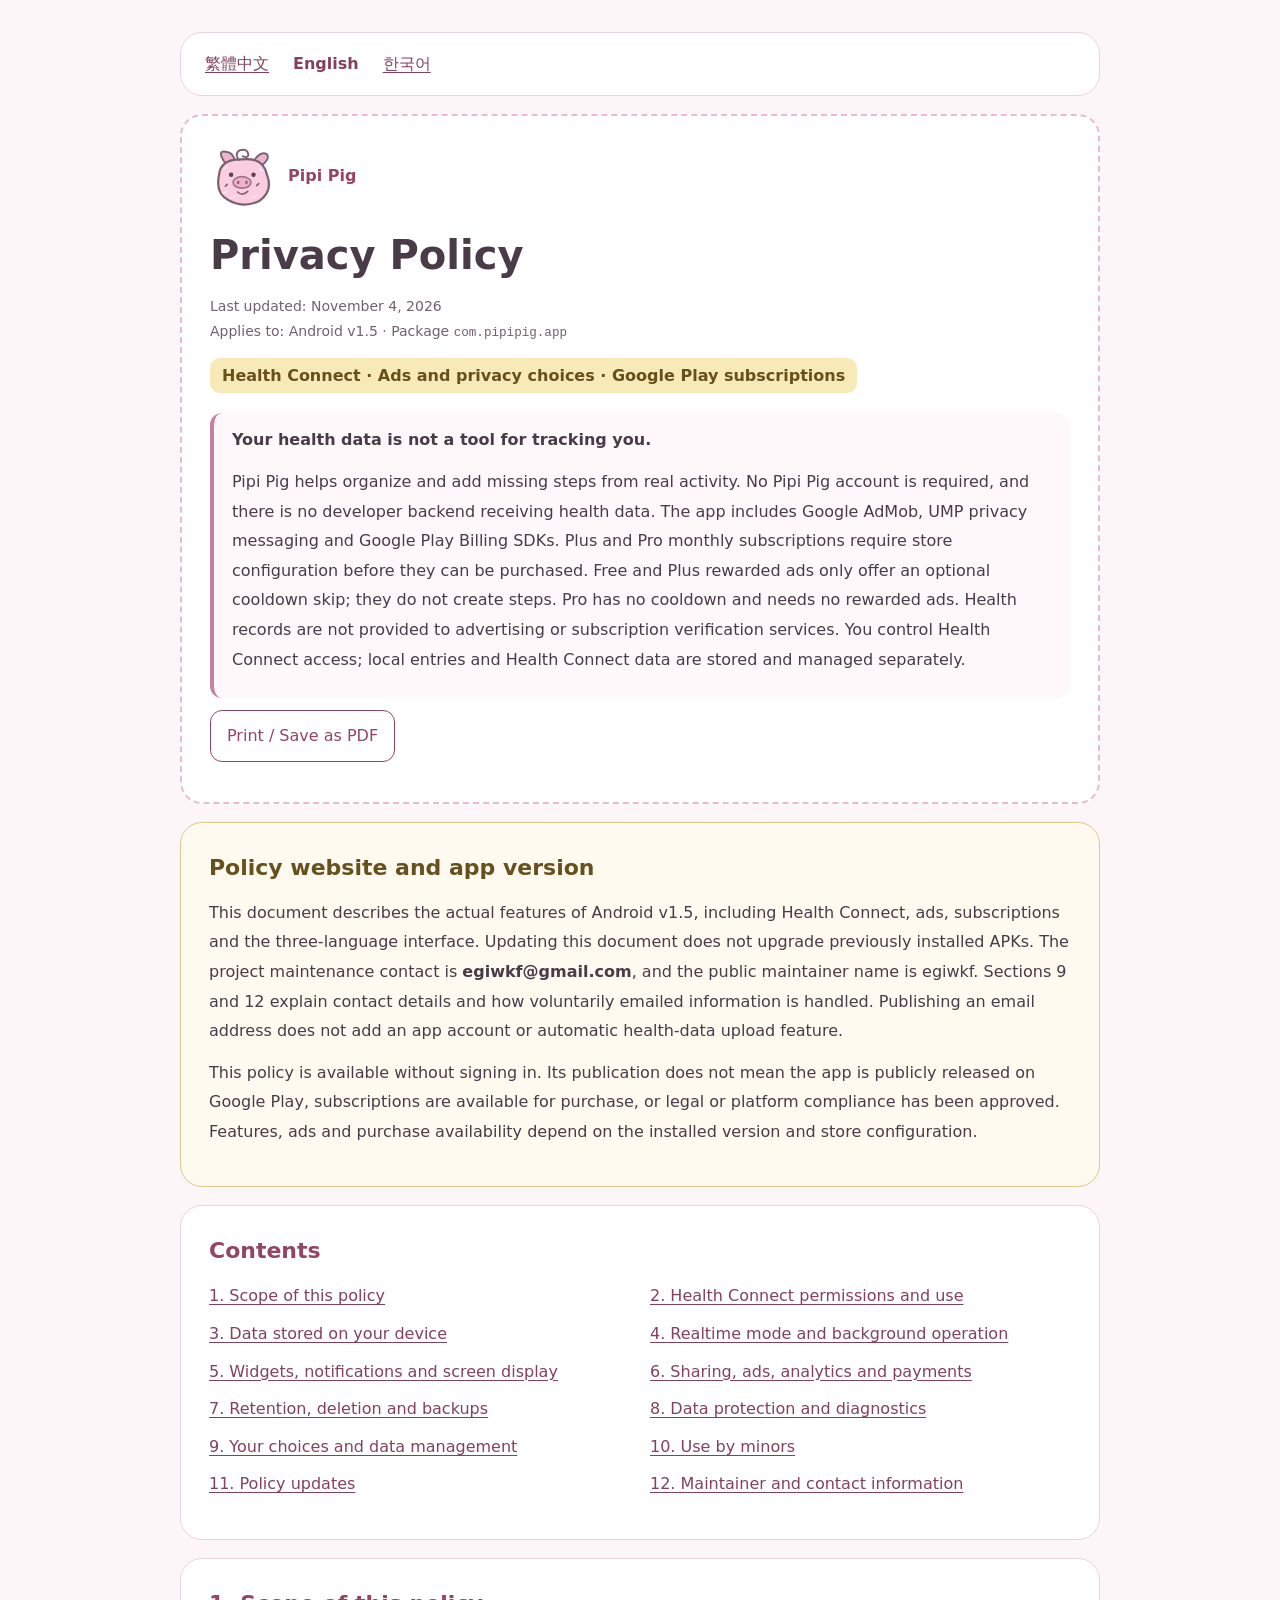
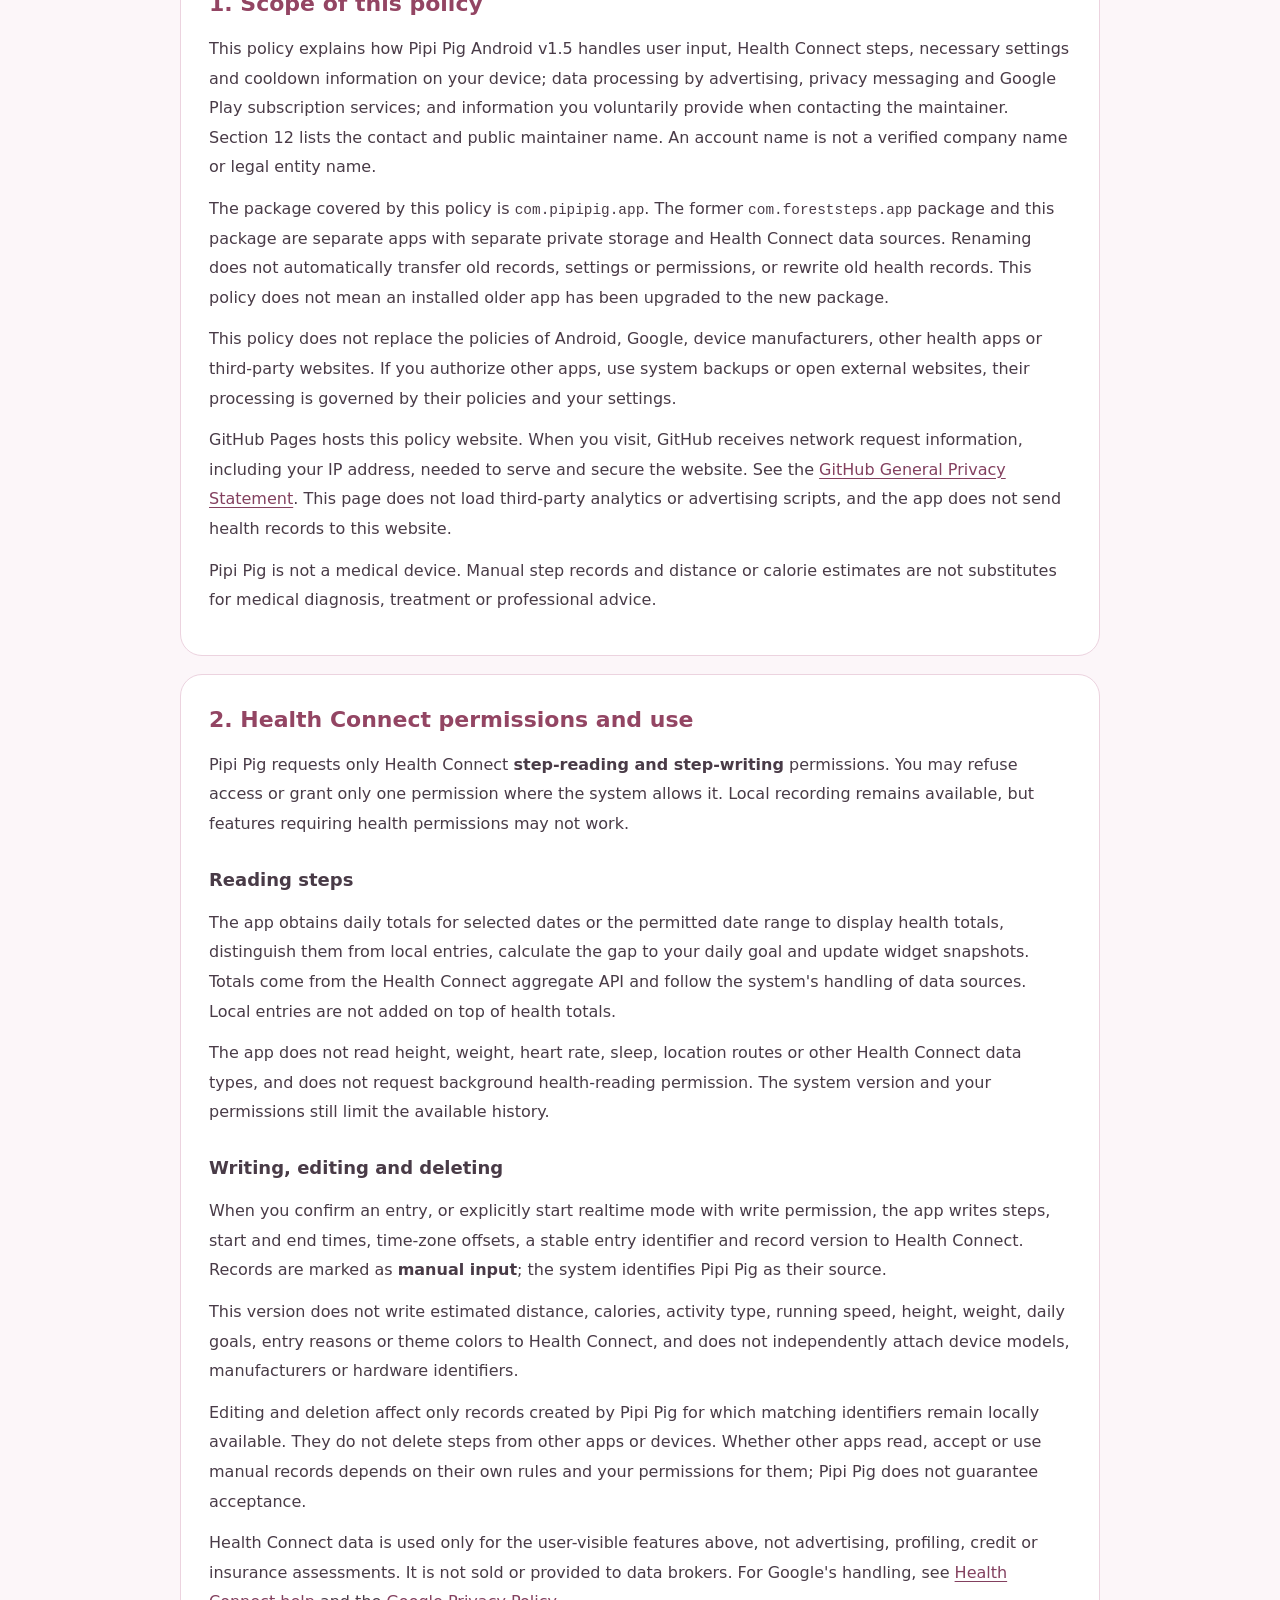
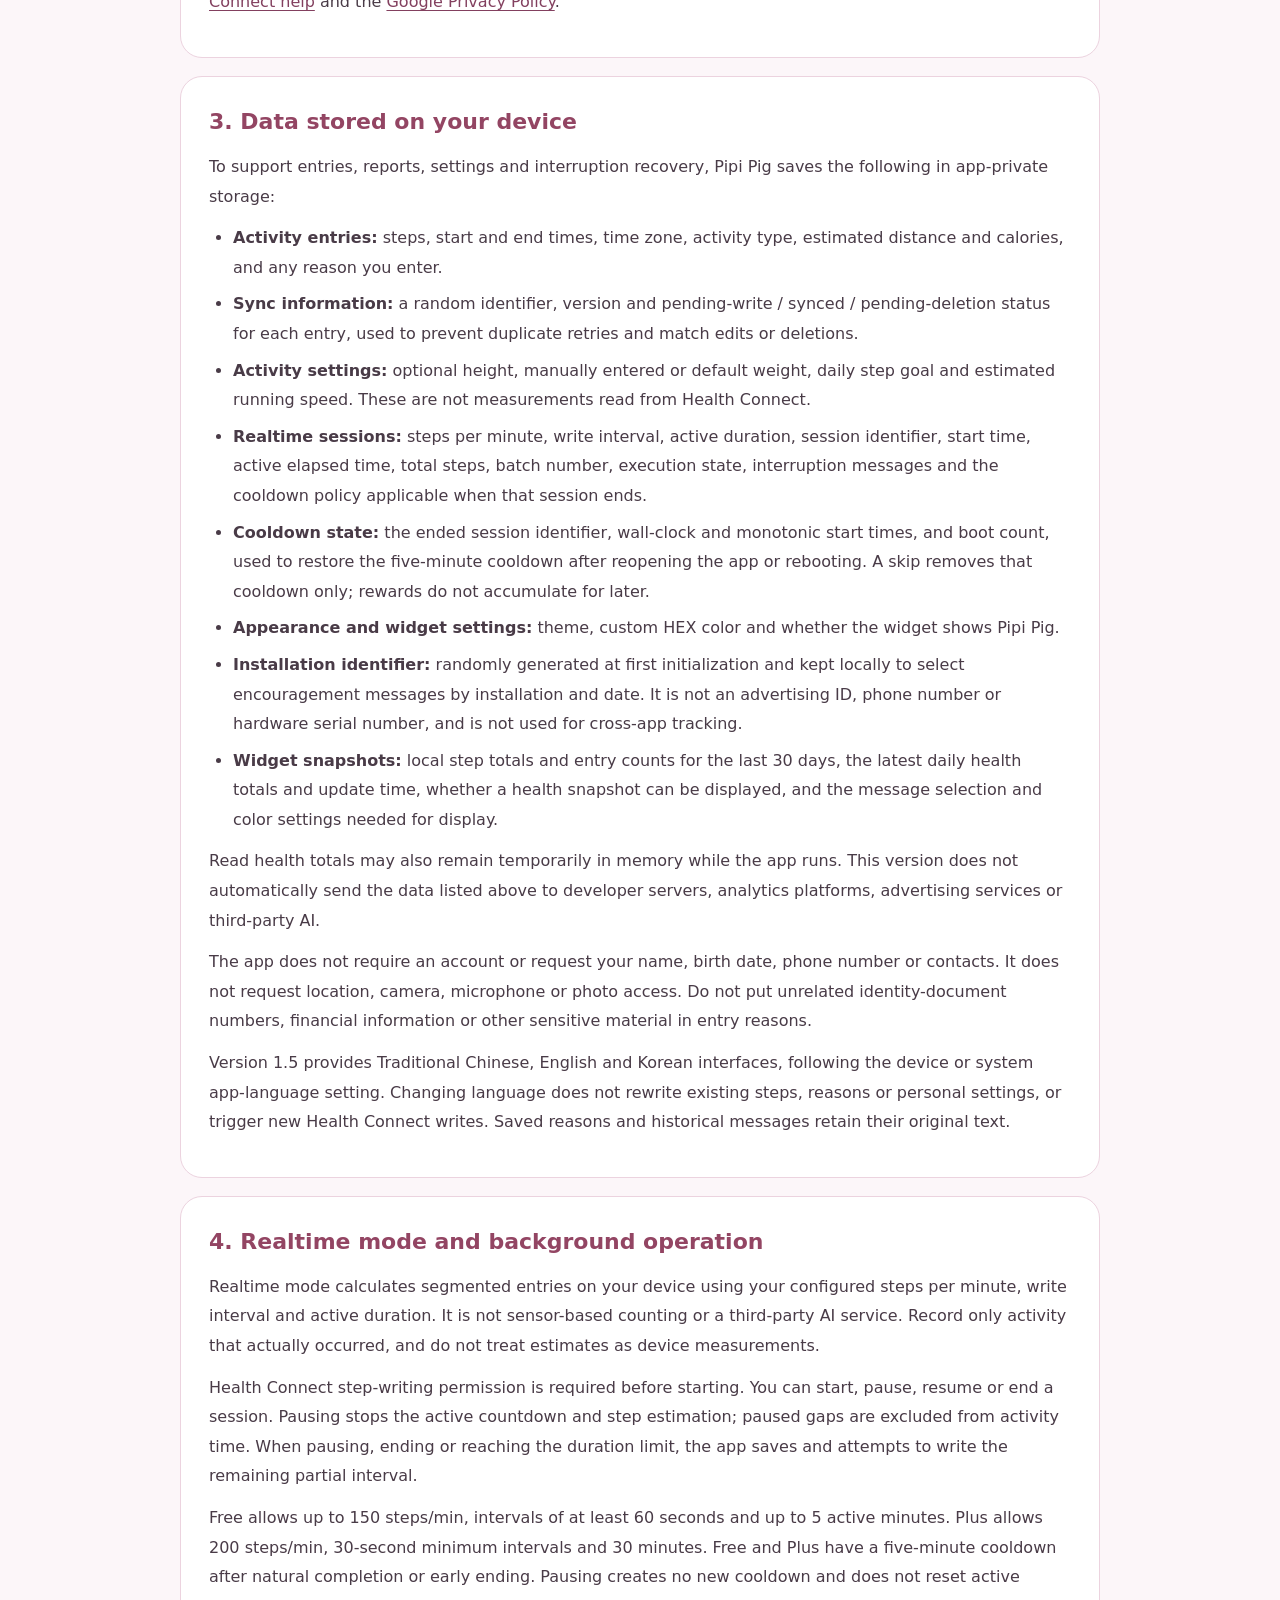
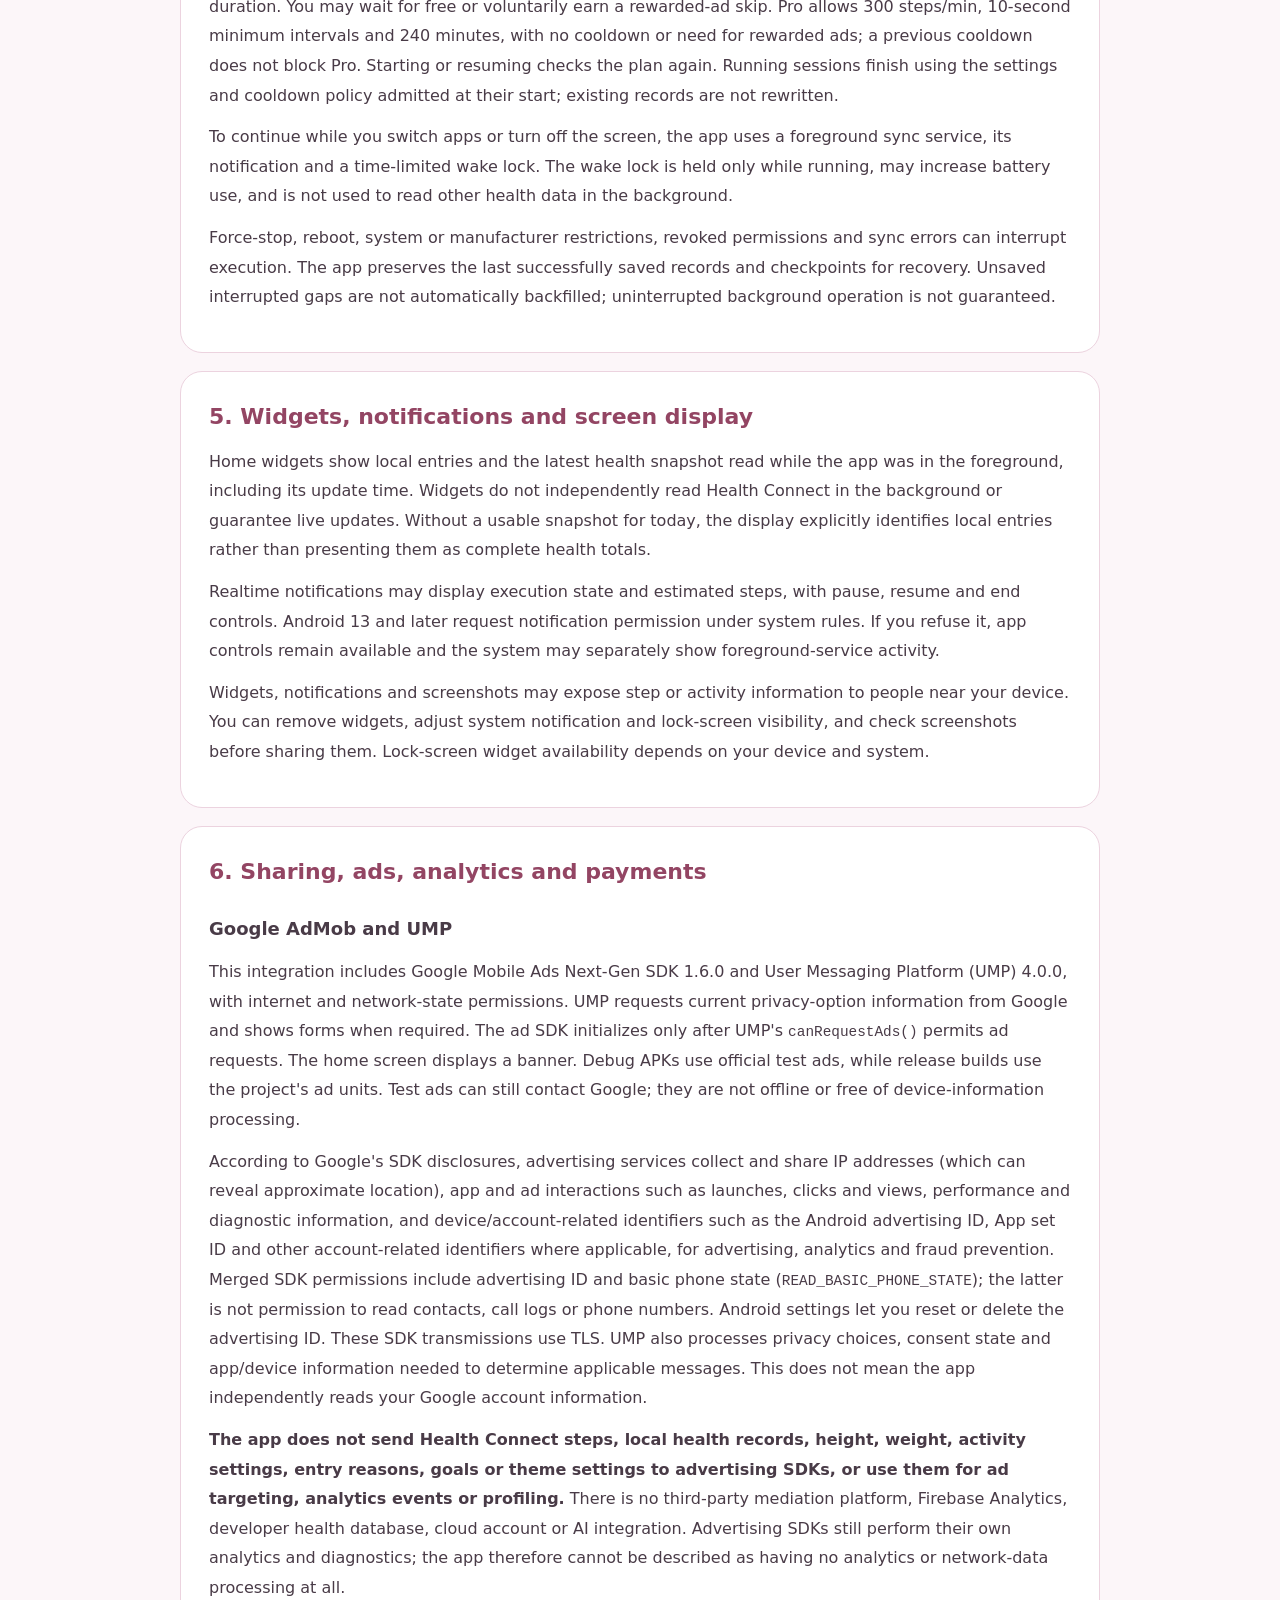
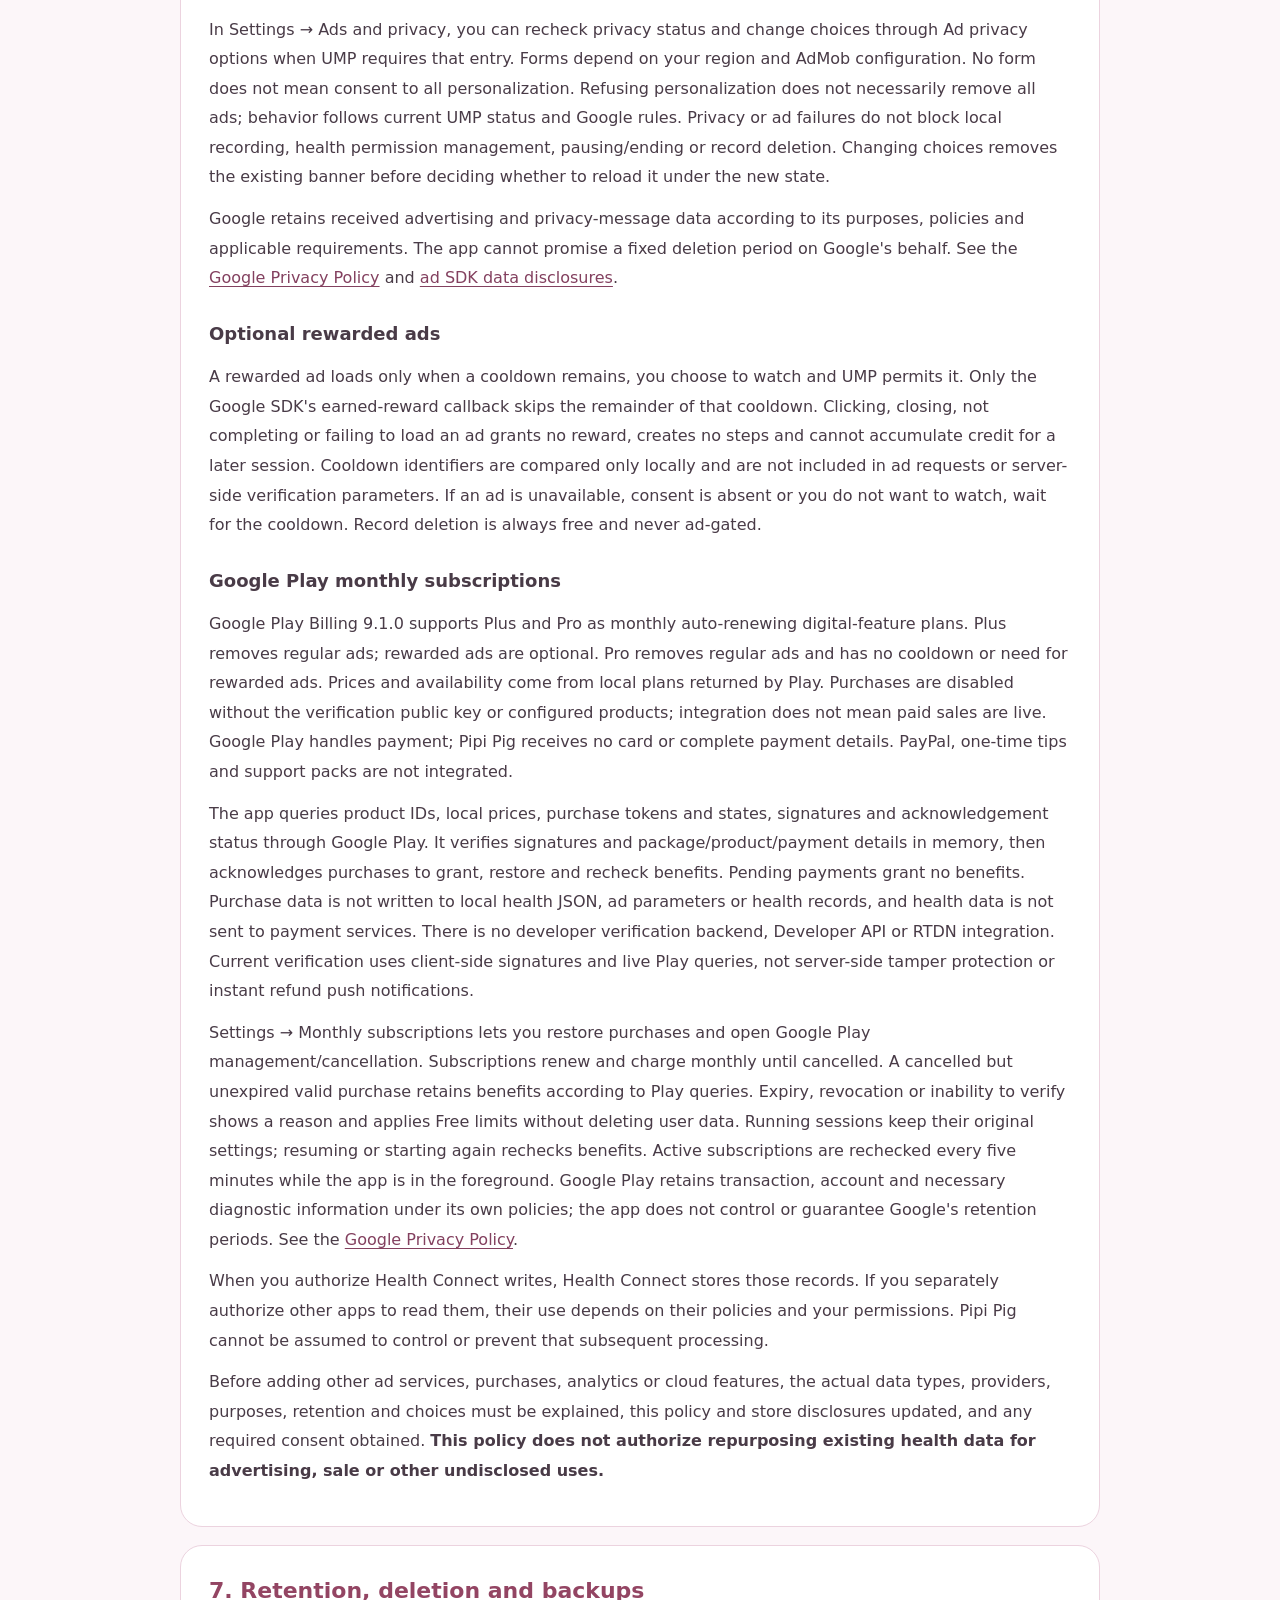
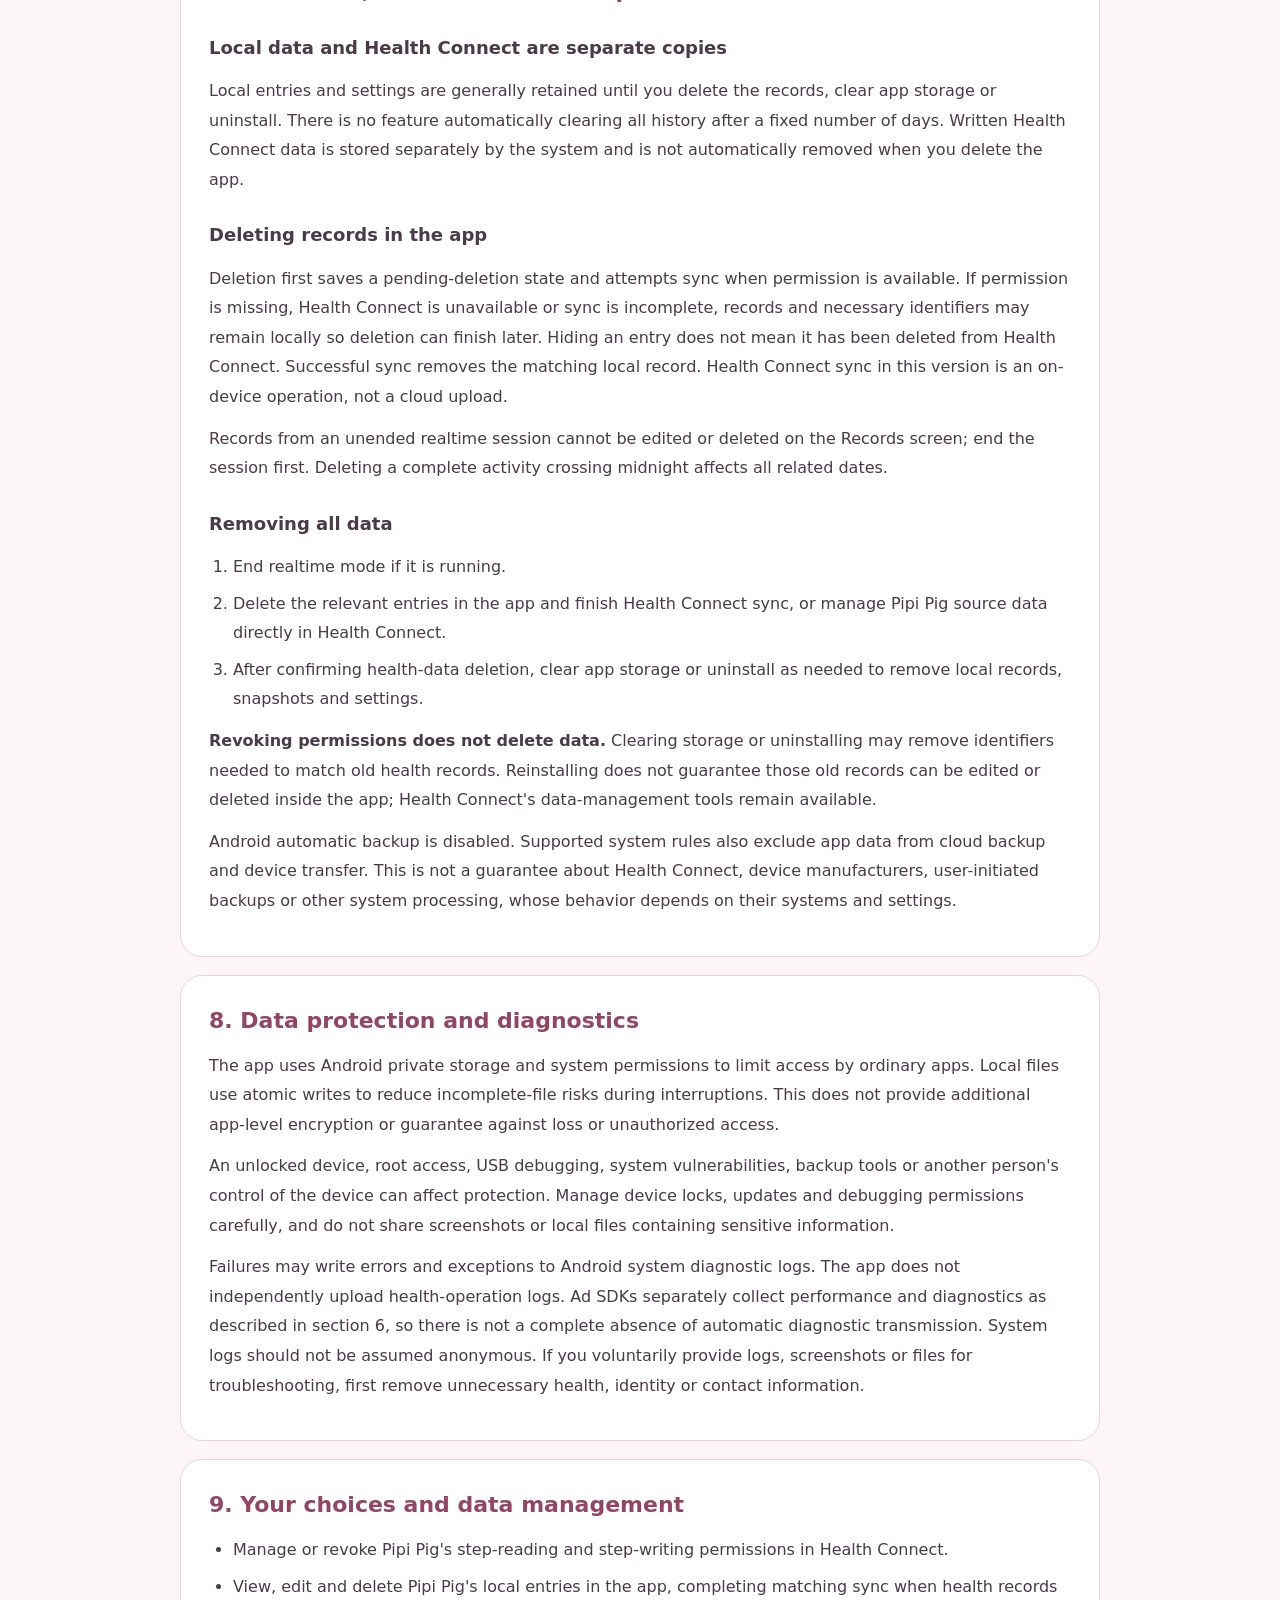
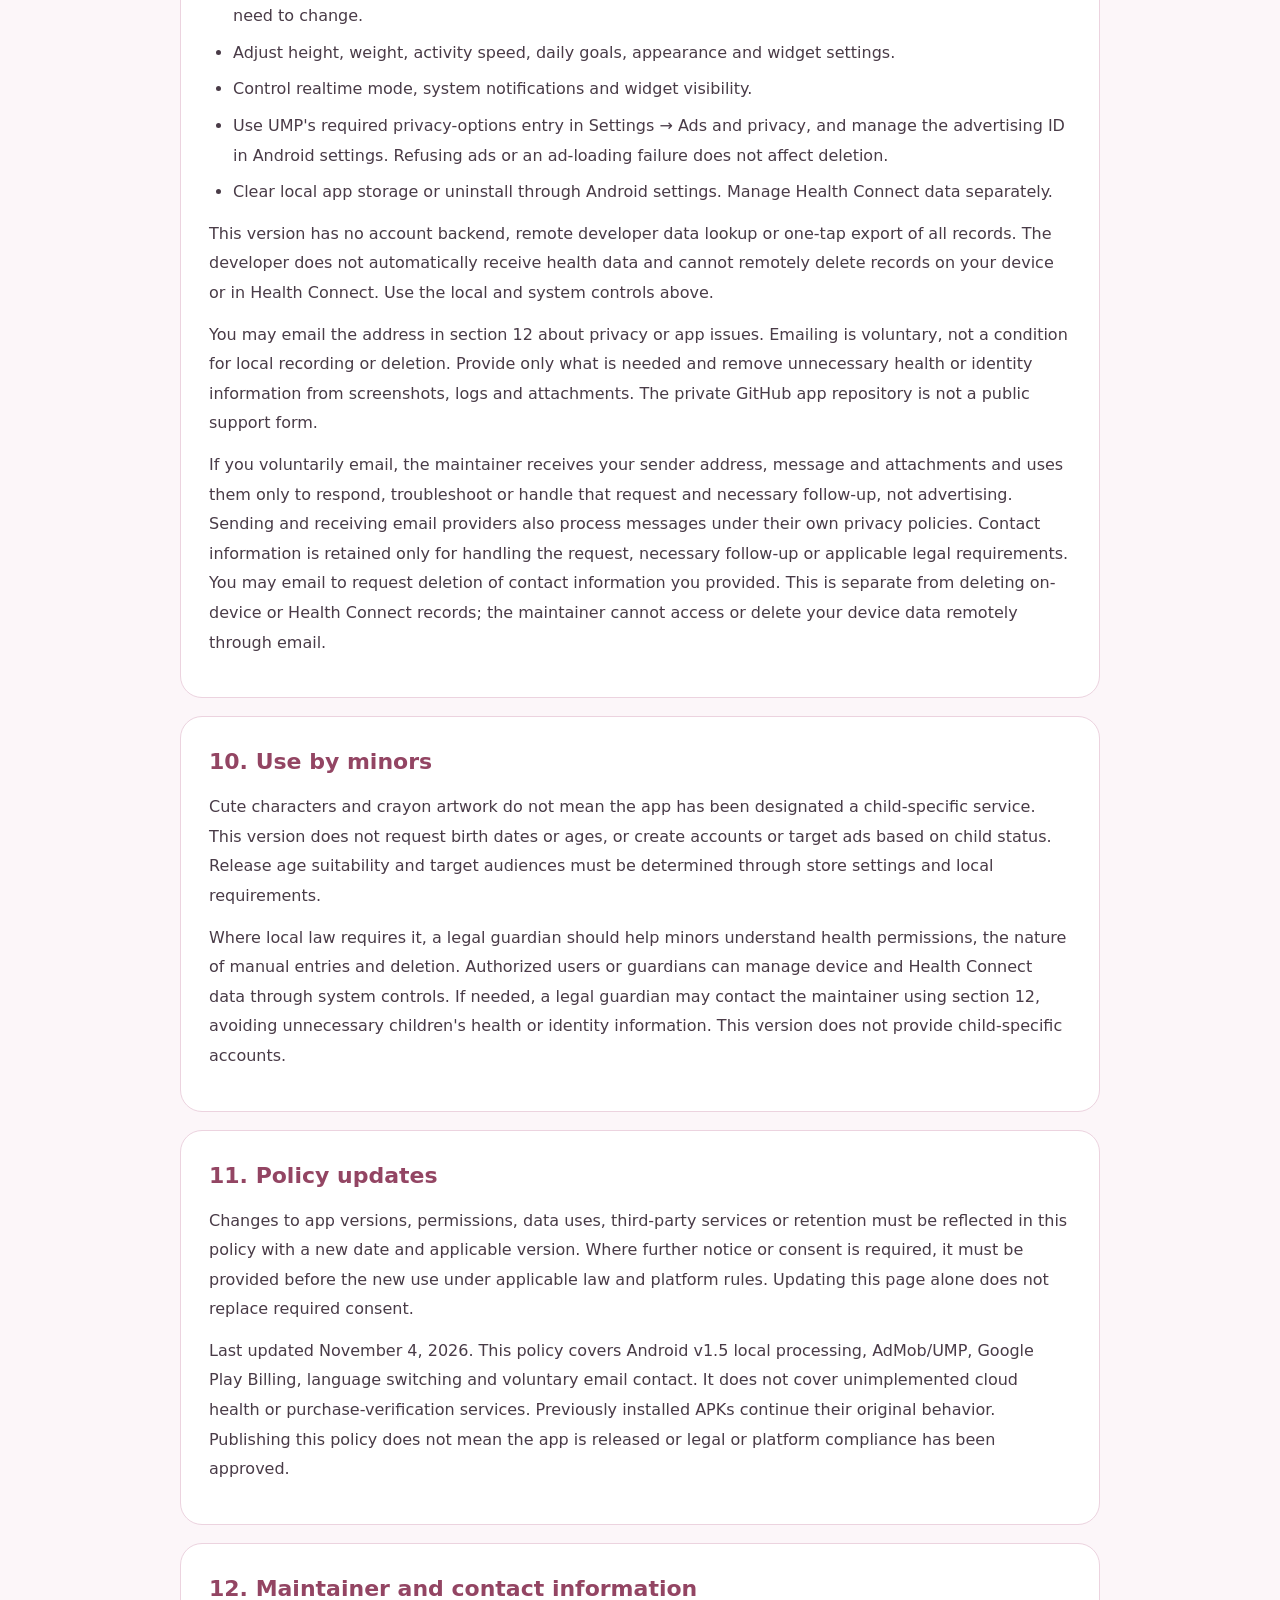
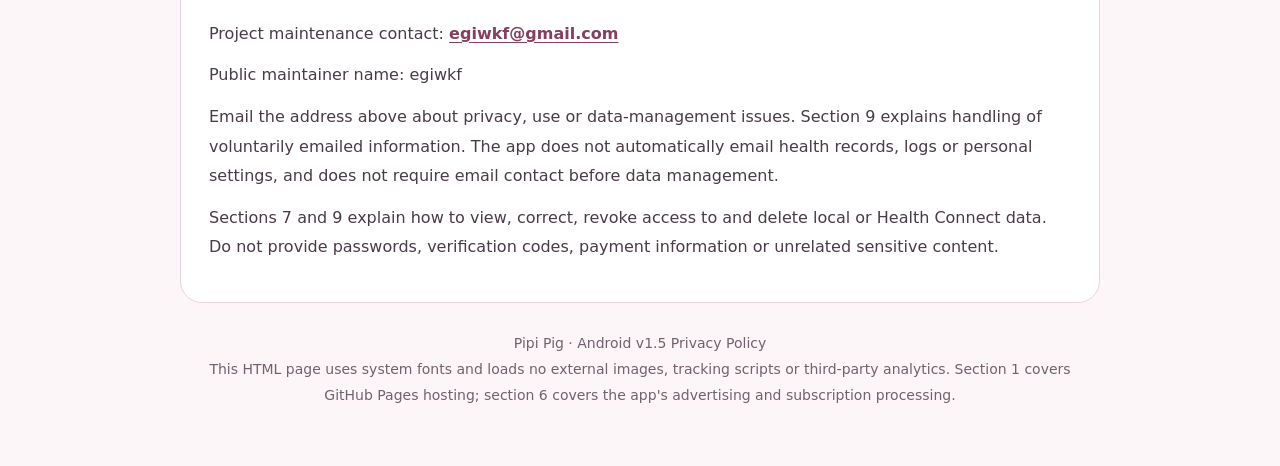
==== privacy-policy-en.html @ 8de4827b "Publish complete English and Korean privacy policies Add three-language navigation and shared respon" ====
<!doctype html>
<html lang="en">
<head>
  <meta charset="utf-8">
  <meta name="viewport" content="width=device-width, initial-scale=1">
  <meta name="description" content="Pipi Pig Android v1.5 privacy policy: Health Connect, local data, AdMob, UMP, Google Play Billing, permissions and deletion.">
  <title>Pipi Pig | Privacy Policy</title>
  <link rel="stylesheet" href="privacy-policy.css">
  <link rel="alternate" hreflang="zh-Hant" href="https://kfal.github.io/pipi-pig-privacy/">
  <link rel="alternate" hreflang="en" href="https://kfal.github.io/pipi-pig-privacy/privacy-policy-en.html">
  <link rel="alternate" hreflang="ko" href="https://kfal.github.io/pipi-pig-privacy/privacy-policy-ko.html">
</head>
<body>
<main>
  <nav class="languages" aria-label="Choose policy language">
    <a href="https://kfal.github.io/pipi-pig-privacy/" lang="zh-Hant" hreflang="zh-Hant">繁體中文</a>
    <a href="privacy-policy-en.html" lang="en" hreflang="en" aria-current="page">English</a>
    <a href="privacy-policy-ko.html" lang="ko" hreflang="ko">한국어</a>
  </nav>
  <header>
    <div class="brand">
      <svg viewBox="0 0 100 100" aria-hidden="true" focusable="false">
        <path d="M24 30 Q10 10 24 12 Q36 12 39 27 M68 27 Q79 10 89 16 Q94 23 81 33" fill="#efb5d0" stroke="#796373" stroke-width="3" stroke-linejoin="round"/>
        <path d="M14 49 Q16 23 50 24 Q83 20 89 48 Q99 74 77 89 Q53 101 29 88 Q8 77 14 49Z" fill="#facde0" stroke="#796373" stroke-width="3.5"/>
        <path d="M45 25 Q38 15 46 10 Q58 6 60 16 Q60 23 51 19" fill="none" stroke="#796373" stroke-width="3" stroke-linecap="round"/>
        <circle cx="33" cy="48" r="3.5" fill="#5a4353"/><circle cx="68" cy="48" r="3.5" fill="#5a4353"/>
        <ellipse cx="50" cy="60" rx="14" ry="9" fill="#f1b0cc" stroke="#98758d" stroke-width="2.5"/>
        <ellipse cx="44" cy="60" rx="2" ry="3" fill="#95667f"/><ellipse cx="57" cy="60" rx="2" ry="3" fill="#95667f"/>
        <path d="M43 75 Q51 82 59 74 M24 66L27 63 M73 65L76 62" fill="none" stroke="#796373" stroke-width="2.5" stroke-linecap="round"/>
        <path d="M21 39L27 36 M20 77L27 74 M32 84L39 81 M67 84L75 80 M77 38L82 42" stroke="#fff" stroke-width="2" stroke-linecap="round" opacity=".6"/>
      </svg>
      <span>Pipi Pig</span>
    </div>
    <h1>Privacy Policy</h1>
    <p class="meta">Last updated: November 4, 2026<br>Applies to: Android v1.5 · Package <code>com.pipipig.app</code></p>
    <span class="tag">Health Connect · Ads and privacy choices · Google Play subscriptions</span>
    <div class="summary">
      <strong>Your health data is not a tool for tracking you.</strong>
      <p>Pipi Pig helps organize and add missing steps from real activity. No Pipi Pig account is required, and there is no developer backend receiving health data. The app includes Google AdMob, UMP privacy messaging and Google Play Billing SDKs. Plus and Pro monthly subscriptions require store configuration before they can be purchased. Free and Plus rewarded ads only offer an optional cooldown skip; they do not create steps. Pro has no cooldown and needs no rewarded ads. Health records are not provided to advertising or subscription verification services. You control Health Connect access; local entries and Health Connect data are stored and managed separately.</p>
    </div>
    <p><button class="print-button" type="button" onclick="window.print()">Print / Save as PDF</button></p>
  </header>

  <aside class="notice" aria-labelledby="publication-title">
    <h2 id="publication-title">Policy website and app version</h2>
    <p>This document describes the actual features of Android v1.5, including Health Connect, ads, subscriptions and the three-language interface. Updating this document does not upgrade previously installed APKs. The project maintenance contact is <strong>egiwkf@gmail.com</strong>, and the public maintainer name is egiwkf. Sections 9 and 12 explain contact details and how voluntarily emailed information is handled. Publishing an email address does not add an app account or automatic health-data upload feature.</p>
    <p>This policy is available without signing in. Its publication does not mean the app is publicly released on Google Play, subscriptions are available for purchase, or legal or platform compliance has been approved. Features, ads and purchase availability depend on the installed version and store configuration.</p>
  </aside>

  <nav aria-label="Policy contents">
    <h2>Contents</h2>
    <ul>
      <li><a href="#scope">1. Scope of this policy</a></li>
      <li><a href="#health">2. Health Connect permissions and use</a></li>
      <li><a href="#local">3. Data stored on your device</a></li>
      <li><a href="#realtime">4. Realtime mode and background operation</a></li>
      <li><a href="#surfaces">5. Widgets, notifications and screen display</a></li>
      <li><a href="#sharing">6. Sharing, ads, analytics and payments</a></li>
      <li><a href="#retention">7. Retention, deletion and backups</a></li>
      <li><a href="#security">8. Data protection and diagnostics</a></li>
      <li><a href="#choices">9. Your choices and data management</a></li>
      <li><a href="#children">10. Use by minors</a></li>
      <li><a href="#updates">11. Policy updates</a></li>
      <li><a href="#contact">12. Maintainer and contact information</a></li>
    </ul>
  </nav>

  <section id="scope" aria-labelledby="scope-title">
    <h2 id="scope-title">1. Scope of this policy</h2>
    <p>This policy explains how Pipi Pig Android v1.5 handles user input, Health Connect steps, necessary settings and cooldown information on your device; data processing by advertising, privacy messaging and Google Play subscription services; and information you voluntarily provide when contacting the maintainer. Section 12 lists the contact and public maintainer name. An account name is not a verified company name or legal entity name.</p>
    <p>The package covered by this policy is <code>com.pipipig.app</code>. The former <code>com.foreststeps.app</code> package and this package are separate apps with separate private storage and Health Connect data sources. Renaming does not automatically transfer old records, settings or permissions, or rewrite old health records. This policy does not mean an installed older app has been upgraded to the new package.</p>
    <p>This policy does not replace the policies of Android, Google, device manufacturers, other health apps or third-party websites. If you authorize other apps, use system backups or open external websites, their processing is governed by their policies and your settings.</p>
    <p>GitHub Pages hosts this policy website. When you visit, GitHub receives network request information, including your IP address, needed to serve and secure the website. See the <a href="https://docs.github.com/en/site-policy/privacy-policies/github-general-privacy-statement" target="_blank" rel="noopener noreferrer">GitHub General Privacy Statement</a>. This page does not load third-party analytics or advertising scripts, and the app does not send health records to this website.</p>
    <p>Pipi Pig is not a medical device. Manual step records and distance or calorie estimates are not substitutes for medical diagnosis, treatment or professional advice.</p>
  </section>

  <section id="health" aria-labelledby="health-title">
    <h2 id="health-title">2. Health Connect permissions and use</h2>
    <p>Pipi Pig requests only Health Connect <strong>step-reading and step-writing</strong> permissions. You may refuse access or grant only one permission where the system allows it. Local recording remains available, but features requiring health permissions may not work.</p>
    <h3>Reading steps</h3>
    <p>The app obtains daily totals for selected dates or the permitted date range to display health totals, distinguish them from local entries, calculate the gap to your daily goal and update widget snapshots. Totals come from the Health Connect aggregate API and follow the system's handling of data sources. Local entries are not added on top of health totals.</p>
    <p>The app does not read height, weight, heart rate, sleep, location routes or other Health Connect data types, and does not request background health-reading permission. The system version and your permissions still limit the available history.</p>
    <h3>Writing, editing and deleting</h3>
    <p>When you confirm an entry, or explicitly start realtime mode with write permission, the app writes steps, start and end times, time-zone offsets, a stable entry identifier and record version to Health Connect. Records are marked as <strong>manual input</strong>; the system identifies Pipi Pig as their source.</p>
    <p>This version does not write estimated distance, calories, activity type, running speed, height, weight, daily goals, entry reasons or theme colors to Health Connect, and does not independently attach device models, manufacturers or hardware identifiers.</p>
    <p>Editing and deletion affect only records created by Pipi Pig for which matching identifiers remain locally available. They do not delete steps from other apps or devices. Whether other apps read, accept or use manual records depends on their own rules and your permissions for them; Pipi Pig does not guarantee acceptance.</p>
    <p>Health Connect data is used only for the user-visible features above, not advertising, profiling, credit or insurance assessments. It is not sold or provided to data brokers. For Google's handling, see <a href="https://support.google.com/android/answer/12201227" target="_blank" rel="noopener noreferrer">Health Connect help</a> and the <a href="https://policies.google.com/privacy" target="_blank" rel="noopener noreferrer">Google Privacy Policy</a>.</p>
  </section>

  <section id="local" aria-labelledby="local-title">
    <h2 id="local-title">3. Data stored on your device</h2>
    <p>To support entries, reports, settings and interruption recovery, Pipi Pig saves the following in app-private storage:</p>
    <ul>
      <li><strong>Activity entries:</strong> steps, start and end times, time zone, activity type, estimated distance and calories, and any reason you enter.</li>
      <li><strong>Sync information:</strong> a random identifier, version and pending-write / synced / pending-deletion status for each entry, used to prevent duplicate retries and match edits or deletions.</li>
      <li><strong>Activity settings:</strong> optional height, manually entered or default weight, daily step goal and estimated running speed. These are not measurements read from Health Connect.</li>
      <li><strong>Realtime sessions:</strong> steps per minute, write interval, active duration, session identifier, start time, active elapsed time, total steps, batch number, execution state, interruption messages and the cooldown policy applicable when that session ends.</li>
      <li><strong>Cooldown state:</strong> the ended session identifier, wall-clock and monotonic start times, and boot count, used to restore the five-minute cooldown after reopening the app or rebooting. A skip removes that cooldown only; rewards do not accumulate for later.</li>
      <li><strong>Appearance and widget settings:</strong> theme, custom HEX color and whether the widget shows Pipi Pig.</li>
      <li><strong>Installation identifier:</strong> randomly generated at first initialization and kept locally to select encouragement messages by installation and date. It is not an advertising ID, phone number or hardware serial number, and is not used for cross-app tracking.</li>
      <li><strong>Widget snapshots:</strong> local step totals and entry counts for the last 30 days, the latest daily health totals and update time, whether a health snapshot can be displayed, and the message selection and color settings needed for display.</li>
    </ul>
    <p>Read health totals may also remain temporarily in memory while the app runs. This version does not automatically send the data listed above to developer servers, analytics platforms, advertising services or third-party AI.</p>
    <p>The app does not require an account or request your name, birth date, phone number or contacts. It does not request location, camera, microphone or photo access. Do not put unrelated identity-document numbers, financial information or other sensitive material in entry reasons.</p>
    <p>Version 1.5 provides Traditional Chinese, English and Korean interfaces, following the device or system app-language setting. Changing language does not rewrite existing steps, reasons or personal settings, or trigger new Health Connect writes. Saved reasons and historical messages retain their original text.</p>
  </section>

  <section id="realtime" aria-labelledby="realtime-title">
    <h2 id="realtime-title">4. Realtime mode and background operation</h2>
    <p>Realtime mode calculates segmented entries on your device using your configured steps per minute, write interval and active duration. It is not sensor-based counting or a third-party AI service. Record only activity that actually occurred, and do not treat estimates as device measurements.</p>
    <p>Health Connect step-writing permission is required before starting. You can start, pause, resume or end a session. Pausing stops the active countdown and step estimation; paused gaps are excluded from activity time. When pausing, ending or reaching the duration limit, the app saves and attempts to write the remaining partial interval.</p>
    <p>Free allows up to 150 steps/min, intervals of at least 60 seconds and up to 5 active minutes. Plus allows 200 steps/min, 30-second minimum intervals and 30 minutes. Free and Plus have a five-minute cooldown after natural completion or early ending. Pausing creates no new cooldown and does not reset active duration. You may wait for free or voluntarily earn a rewarded-ad skip. Pro allows 300 steps/min, 10-second minimum intervals and 240 minutes, with no cooldown or need for rewarded ads; a previous cooldown does not block Pro. Starting or resuming checks the plan again. Running sessions finish using the settings and cooldown policy admitted at their start; existing records are not rewritten.</p>
    <p>To continue while you switch apps or turn off the screen, the app uses a foreground sync service, its notification and a time-limited wake lock. The wake lock is held only while running, may increase battery use, and is not used to read other health data in the background.</p>
    <p>Force-stop, reboot, system or manufacturer restrictions, revoked permissions and sync errors can interrupt execution. The app preserves the last successfully saved records and checkpoints for recovery. Unsaved interrupted gaps are not automatically backfilled; uninterrupted background operation is not guaranteed.</p>
  </section>

  <section id="surfaces" aria-labelledby="surfaces-title">
    <h2 id="surfaces-title">5. Widgets, notifications and screen display</h2>
    <p>Home widgets show local entries and the latest health snapshot read while the app was in the foreground, including its update time. Widgets do not independently read Health Connect in the background or guarantee live updates. Without a usable snapshot for today, the display explicitly identifies local entries rather than presenting them as complete health totals.</p>
    <p>Realtime notifications may display execution state and estimated steps, with pause, resume and end controls. Android 13 and later request notification permission under system rules. If you refuse it, app controls remain available and the system may separately show foreground-service activity.</p>
    <p>Widgets, notifications and screenshots may expose step or activity information to people near your device. You can remove widgets, adjust system notification and lock-screen visibility, and check screenshots before sharing them. Lock-screen widget availability depends on your device and system.</p>
  </section>

  <section id="sharing" aria-labelledby="sharing-title">
    <h2 id="sharing-title">6. Sharing, ads, analytics and payments</h2>
    <h3>Google AdMob and UMP</h3>
    <p>This integration includes Google Mobile Ads Next-Gen SDK 1.6.0 and User Messaging Platform (UMP) 4.0.0, with internet and network-state permissions. UMP requests current privacy-option information from Google and shows forms when required. The ad SDK initializes only after UMP's <code>canRequestAds()</code> permits ad requests. The home screen displays a banner. Debug APKs use official test ads, while release builds use the project's ad units. Test ads can still contact Google; they are not offline or free of device-information processing.</p>
    <p>According to Google's SDK disclosures, advertising services collect and share IP addresses (which can reveal approximate location), app and ad interactions such as launches, clicks and views, performance and diagnostic information, and device/account-related identifiers such as the Android advertising ID, App set ID and other account-related identifiers where applicable, for advertising, analytics and fraud prevention. Merged SDK permissions include advertising ID and basic phone state (<code>READ_BASIC_PHONE_STATE</code>); the latter is not permission to read contacts, call logs or phone numbers. Android settings let you reset or delete the advertising ID. These SDK transmissions use TLS. UMP also processes privacy choices, consent state and app/device information needed to determine applicable messages. This does not mean the app independently reads your Google account information.</p>
    <p><strong>The app does not send Health Connect steps, local health records, height, weight, activity settings, entry reasons, goals or theme settings to advertising SDKs, or use them for ad targeting, analytics events or profiling.</strong> There is no third-party mediation platform, Firebase Analytics, developer health database, cloud account or AI integration. Advertising SDKs still perform their own analytics and diagnostics; the app therefore cannot be described as having no analytics or network-data processing at all.</p>
    <p>In Settings → Ads and privacy, you can recheck privacy status and change choices through Ad privacy options when UMP requires that entry. Forms depend on your region and AdMob configuration. No form does not mean consent to all personalization. Refusing personalization does not necessarily remove all ads; behavior follows current UMP status and Google rules. Privacy or ad failures do not block local recording, health permission management, pausing/ending or record deletion. Changing choices removes the existing banner before deciding whether to reload it under the new state.</p>
    <p>Google retains received advertising and privacy-message data according to its purposes, policies and applicable requirements. The app cannot promise a fixed deletion period on Google's behalf. See the <a href="https://policies.google.com/privacy" target="_blank" rel="noopener noreferrer">Google Privacy Policy</a> and <a href="https://developers.google.com/admob/android/next-gen/privacy/play-data-disclosure" target="_blank" rel="noopener noreferrer">ad SDK data disclosures</a>.</p>
    <h3>Optional rewarded ads</h3>
    <p>A rewarded ad loads only when a cooldown remains, you choose to watch and UMP permits it. Only the Google SDK's earned-reward callback skips the remainder of that cooldown. Clicking, closing, not completing or failing to load an ad grants no reward, creates no steps and cannot accumulate credit for a later session. Cooldown identifiers are compared only locally and are not included in ad requests or server-side verification parameters. If an ad is unavailable, consent is absent or you do not want to watch, wait for the cooldown. Record deletion is always free and never ad-gated.</p>
    <h3>Google Play monthly subscriptions</h3>
    <p>Google Play Billing 9.1.0 supports Plus and Pro as monthly auto-renewing digital-feature plans. Plus removes regular ads; rewarded ads are optional. Pro removes regular ads and has no cooldown or need for rewarded ads. Prices and availability come from local plans returned by Play. Purchases are disabled without the verification public key or configured products; integration does not mean paid sales are live. Google Play handles payment; Pipi Pig receives no card or complete payment details. PayPal, one-time tips and support packs are not integrated.</p>
    <p>The app queries product IDs, local prices, purchase tokens and states, signatures and acknowledgement status through Google Play. It verifies signatures and package/product/payment details in memory, then acknowledges purchases to grant, restore and recheck benefits. Pending payments grant no benefits. Purchase data is not written to local health JSON, ad parameters or health records, and health data is not sent to payment services. There is no developer verification backend, Developer API or RTDN integration. Current verification uses client-side signatures and live Play queries, not server-side tamper protection or instant refund push notifications.</p>
    <p>Settings → Monthly subscriptions lets you restore purchases and open Google Play management/cancellation. Subscriptions renew and charge monthly until cancelled. A cancelled but unexpired valid purchase retains benefits according to Play queries. Expiry, revocation or inability to verify shows a reason and applies Free limits without deleting user data. Running sessions keep their original settings; resuming or starting again rechecks benefits. Active subscriptions are rechecked every five minutes while the app is in the foreground. Google Play retains transaction, account and necessary diagnostic information under its own policies; the app does not control or guarantee Google's retention periods. See the <a href="https://policies.google.com/privacy" target="_blank" rel="noopener noreferrer">Google Privacy Policy</a>.</p>
    <p>When you authorize Health Connect writes, Health Connect stores those records. If you separately authorize other apps to read them, their use depends on their policies and your permissions. Pipi Pig cannot be assumed to control or prevent that subsequent processing.</p>
    <p>Before adding other ad services, purchases, analytics or cloud features, the actual data types, providers, purposes, retention and choices must be explained, this policy and store disclosures updated, and any required consent obtained. <strong>This policy does not authorize repurposing existing health data for advertising, sale or other undisclosed uses.</strong></p>
  </section>

  <section id="retention" aria-labelledby="retention-title">
    <h2 id="retention-title">7. Retention, deletion and backups</h2>
    <h3>Local data and Health Connect are separate copies</h3>
    <p>Local entries and settings are generally retained until you delete the records, clear app storage or uninstall. There is no feature automatically clearing all history after a fixed number of days. Written Health Connect data is stored separately by the system and is not automatically removed when you delete the app.</p>
    <h3>Deleting records in the app</h3>
    <p>Deletion first saves a pending-deletion state and attempts sync when permission is available. If permission is missing, Health Connect is unavailable or sync is incomplete, records and necessary identifiers may remain locally so deletion can finish later. Hiding an entry does not mean it has been deleted from Health Connect. Successful sync removes the matching local record. Health Connect sync in this version is an on-device operation, not a cloud upload.</p>
    <p>Records from an unended realtime session cannot be edited or deleted on the Records screen; end the session first. Deleting a complete activity crossing midnight affects all related dates.</p>
    <h3>Removing all data</h3>
    <ol>
      <li>End realtime mode if it is running.</li>
      <li>Delete the relevant entries in the app and finish Health Connect sync, or manage Pipi Pig source data directly in Health Connect.</li>
      <li>After confirming health-data deletion, clear app storage or uninstall as needed to remove local records, snapshots and settings.</li>
    </ol>
    <p><strong>Revoking permissions does not delete data.</strong> Clearing storage or uninstalling may remove identifiers needed to match old health records. Reinstalling does not guarantee those old records can be edited or deleted inside the app; Health Connect's data-management tools remain available.</p>
    <p>Android automatic backup is disabled. Supported system rules also exclude app data from cloud backup and device transfer. This is not a guarantee about Health Connect, device manufacturers, user-initiated backups or other system processing, whose behavior depends on their systems and settings.</p>
  </section>

  <section id="security" aria-labelledby="security-title">
    <h2 id="security-title">8. Data protection and diagnostics</h2>
    <p>The app uses Android private storage and system permissions to limit access by ordinary apps. Local files use atomic writes to reduce incomplete-file risks during interruptions. This does not provide additional app-level encryption or guarantee against loss or unauthorized access.</p>
    <p>An unlocked device, root access, USB debugging, system vulnerabilities, backup tools or another person's control of the device can affect protection. Manage device locks, updates and debugging permissions carefully, and do not share screenshots or local files containing sensitive information.</p>
    <p>Failures may write errors and exceptions to Android system diagnostic logs. The app does not independently upload health-operation logs. Ad SDKs separately collect performance and diagnostics as described in section 6, so there is not a complete absence of automatic diagnostic transmission. System logs should not be assumed anonymous. If you voluntarily provide logs, screenshots or files for troubleshooting, first remove unnecessary health, identity or contact information.</p>
  </section>

  <section id="choices" aria-labelledby="choices-title">
    <h2 id="choices-title">9. Your choices and data management</h2>
    <ul>
      <li>Manage or revoke Pipi Pig's step-reading and step-writing permissions in Health Connect.</li>
      <li>View, edit and delete Pipi Pig's local entries in the app, completing matching sync when health records need to change.</li>
      <li>Adjust height, weight, activity speed, daily goals, appearance and widget settings.</li>
      <li>Control realtime mode, system notifications and widget visibility.</li>
      <li>Use UMP's required privacy-options entry in Settings → Ads and privacy, and manage the advertising ID in Android settings. Refusing ads or an ad-loading failure does not affect deletion.</li>
      <li>Clear local app storage or uninstall through Android settings. Manage Health Connect data separately.</li>
    </ul>
    <p>This version has no account backend, remote developer data lookup or one-tap export of all records. The developer does not automatically receive health data and cannot remotely delete records on your device or in Health Connect. Use the local and system controls above.</p>
    <p>You may email the address in section 12 about privacy or app issues. Emailing is voluntary, not a condition for local recording or deletion. Provide only what is needed and remove unnecessary health or identity information from screenshots, logs and attachments. The private GitHub app repository is not a public support form.</p>
    <p>If you voluntarily email, the maintainer receives your sender address, message and attachments and uses them only to respond, troubleshoot or handle that request and necessary follow-up, not advertising. Sending and receiving email providers also process messages under their own privacy policies. Contact information is retained only for handling the request, necessary follow-up or applicable legal requirements. You may email to request deletion of contact information you provided. This is separate from deleting on-device or Health Connect records; the maintainer cannot access or delete your device data remotely through email.</p>
  </section>

  <section id="children" aria-labelledby="children-title">
    <h2 id="children-title">10. Use by minors</h2>
    <p>Cute characters and crayon artwork do not mean the app has been designated a child-specific service. This version does not request birth dates or ages, or create accounts or target ads based on child status. Release age suitability and target audiences must be determined through store settings and local requirements.</p>
    <p>Where local law requires it, a legal guardian should help minors understand health permissions, the nature of manual entries and deletion. Authorized users or guardians can manage device and Health Connect data through system controls. If needed, a legal guardian may contact the maintainer using section 12, avoiding unnecessary children's health or identity information. This version does not provide child-specific accounts.</p>
  </section>

  <section id="updates" aria-labelledby="updates-title">
    <h2 id="updates-title">11. Policy updates</h2>
    <p>Changes to app versions, permissions, data uses, third-party services or retention must be reflected in this policy with a new date and applicable version. Where further notice or consent is required, it must be provided before the new use under applicable law and platform rules. Updating this page alone does not replace required consent.</p>
    <p>Last updated November 4, 2026. This policy covers Android v1.5 local processing, AdMob/UMP, Google Play Billing, language switching and voluntary email contact. It does not cover unimplemented cloud health or purchase-verification services. Previously installed APKs continue their original behavior. Publishing this policy does not mean the app is released or legal or platform compliance has been approved.</p>
  </section>

  <section id="contact" aria-labelledby="contact-title">
    <h2 id="contact-title">12. Maintainer and contact information</h2>
    <p>Project maintenance contact: <strong><a href="mailto:egiwkf@gmail.com">egiwkf@gmail.com</a></strong></p>
    <p>Public maintainer name: egiwkf</p>
    <p>Email the address above about privacy, use or data-management issues. Section 9 explains handling of voluntarily emailed information. The app does not automatically email health records, logs or personal settings, and does not require email contact before data management.</p>
    <p>Sections 7 and 9 explain how to view, correct, revoke access to and delete local or Health Connect data. Do not provide passwords, verification codes, payment information or unrelated sensitive content.</p>
  </section>

  <footer>Pipi Pig · Android v1.5 Privacy Policy<br>This HTML page uses system fonts and loads no external images, tracking scripts or third-party analytics. Section 1 covers GitHub Pages hosting; section 6 covers the app's advertising and subscription processing.</footer>
</main>
</body>
</html>
---- privacy-policy.css ----
:root { color-scheme: light; --ink: #493b47; --muted: #72616e; --rose: #934563; --line: #ecd3df; --wash: #fcf6f9; }
* { box-sizing: border-box; }
html { scroll-behavior: smooth; scroll-padding-top: 24px; }
body { margin: 0; background: var(--wash); color: var(--ink); font: 16px/1.85 system-ui, -apple-system, "Segoe UI", sans-serif; }
main { width: min(920px, calc(100% - 32px)); margin: 32px auto 48px; }
header, section, nav, aside { background: #fff; border: 1px solid var(--line); border-radius: 22px; padding: 28px; margin-bottom: 18px; }
header { border: 2px dashed #e8bbce; }
.brand { display: flex; align-items: center; gap: 14px; color: var(--rose); font-weight: 700; }
.brand svg { flex: 0 0 64px; height: 64px; }
.languages { display: flex; flex-wrap: wrap; gap: 12px 24px; padding: 16px 24px; }
.languages [aria-current="page"] { font-weight: 700; text-decoration: none; }
h1 { font-size: clamp(28px, 5vw, 40px); line-height: 1.35; margin: 20px 0 12px; }
h2 { font-size: 22px; line-height: 1.5; margin: 0 0 14px; color: var(--rose); }
h3 { font-size: 18px; margin: 24px 0 8px; }
p { margin: 12px 0; }
ul, ol { padding-left: 24px; margin: 12px 0; }
li { margin: 7px 0; }
a { color: #83405f; text-underline-offset: 3px; overflow-wrap: anywhere; }
a:focus-visible, button:focus-visible { outline: 3px solid #546c9f; outline-offset: 4px; }
.meta, .small { font-size: 14px; color: var(--muted); }
.tag { display: inline-block; background: #f8e9b8; color: #66501c; border-radius: 10px; padding: 3px 12px; font-weight: 700; }
.notice { background: #fffaf0; border-color: #dec88c; }
.notice h2 { color: #66501c; }
.summary { background: #fff8fb; border-left: 4px solid #c7809e; padding: 12px 18px; border-radius: 12px; margin-top: 20px; }
nav ul { list-style: none; padding: 0; display: grid; grid-template-columns: repeat(2, minmax(0, 1fr)); gap: 8px 20px; }
nav li { margin: 0; }
button { cursor: pointer; border: 1px solid var(--rose); border-radius: 12px; background: #fff; color: var(--rose); padding: 10px 16px; font: inherit; }
code { font-size: .9em; overflow-wrap: anywhere; }
footer { color: var(--muted); text-align: center; font-size: 14px; padding: 10px 12px; }
@media (max-width: 600px) {
  main { width: calc(100% - 24px); margin-top: 16px; }
  header, section, nav, aside { padding: 20px; border-radius: 18px; }
  nav ul { grid-template-columns: 1fr; }
  h2 { font-size: 20px; }
}
@media (prefers-reduced-motion: reduce) { html { scroll-behavior: auto; } }
@media print {
  body { background: #fff; font-size: 11pt; }
  main { width: 100%; margin: 0; }
  nav, .print-button { display: none; }
  header, section, aside { border: none; border-radius: 0; padding: 8px 0; margin-bottom: 12px; }
  h2, h3 { break-after: avoid; }
  li { break-inside: avoid; }
  a { color: inherit; }
}
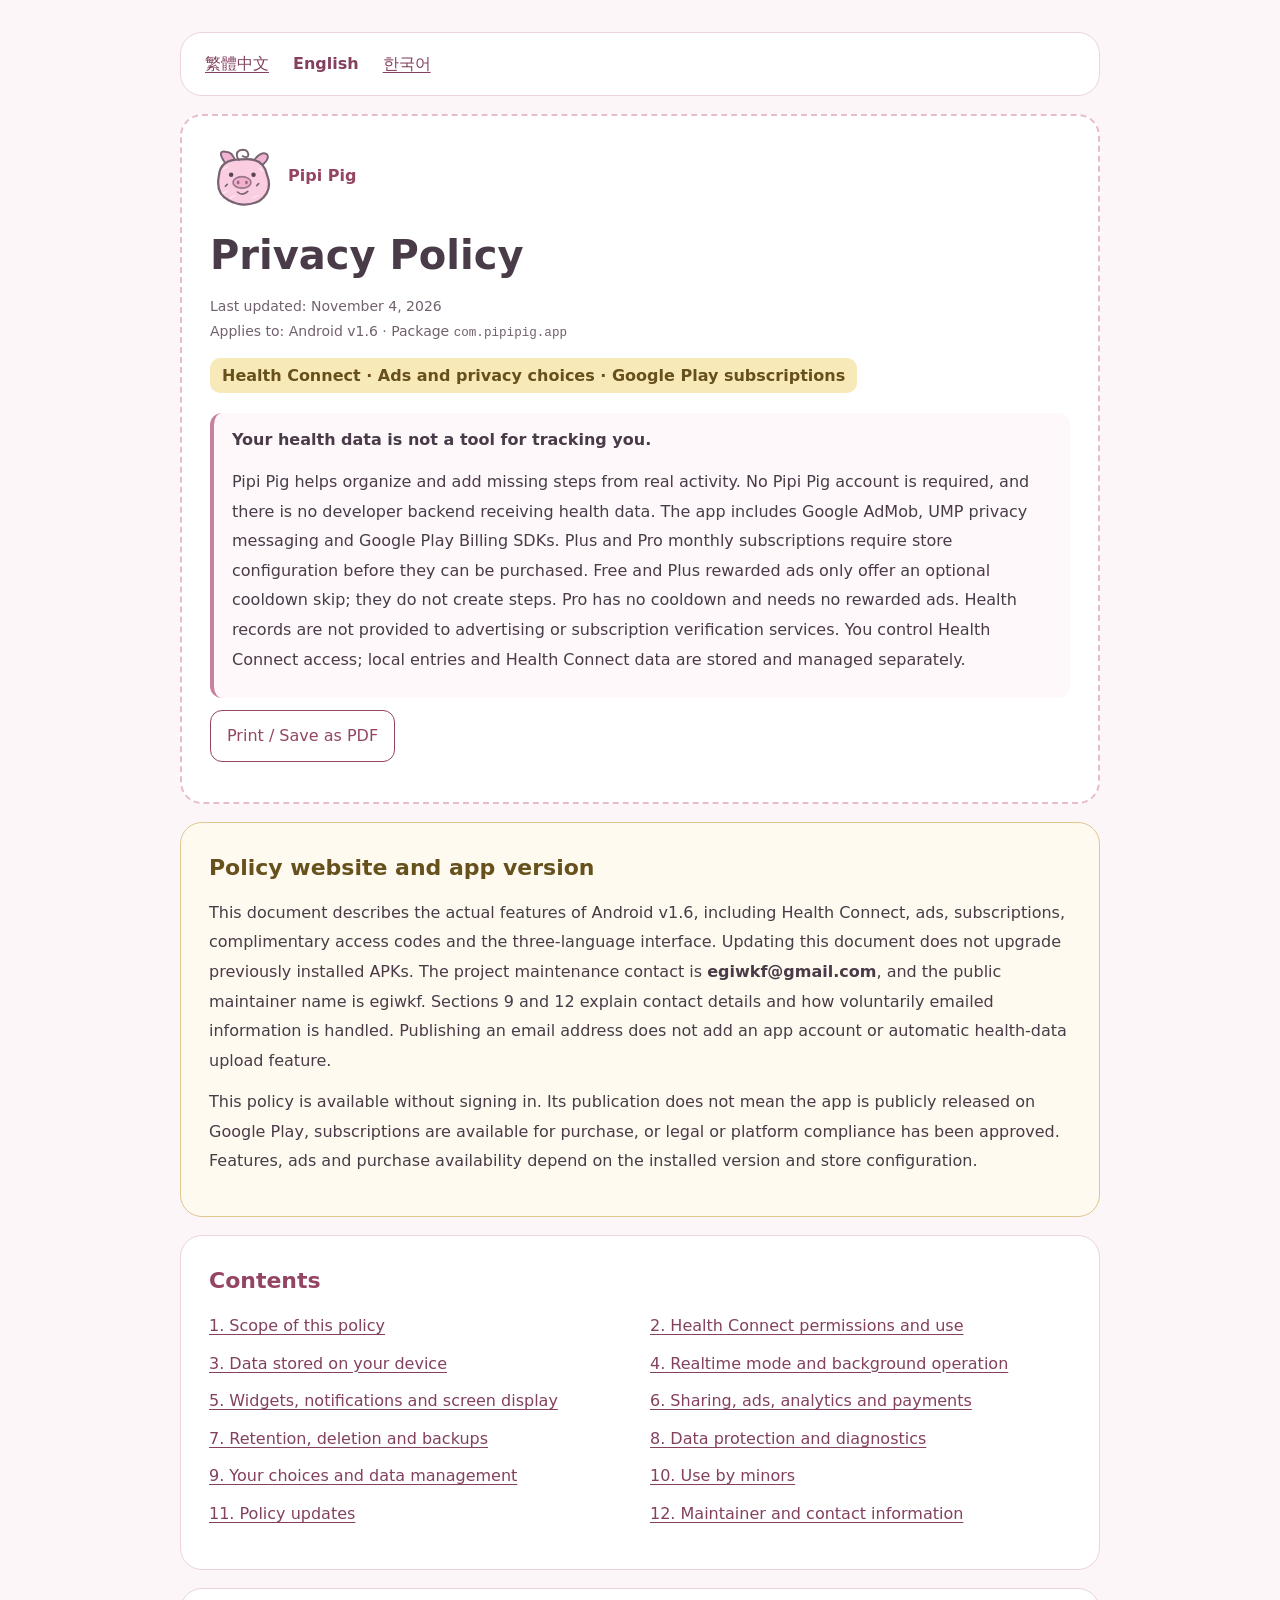
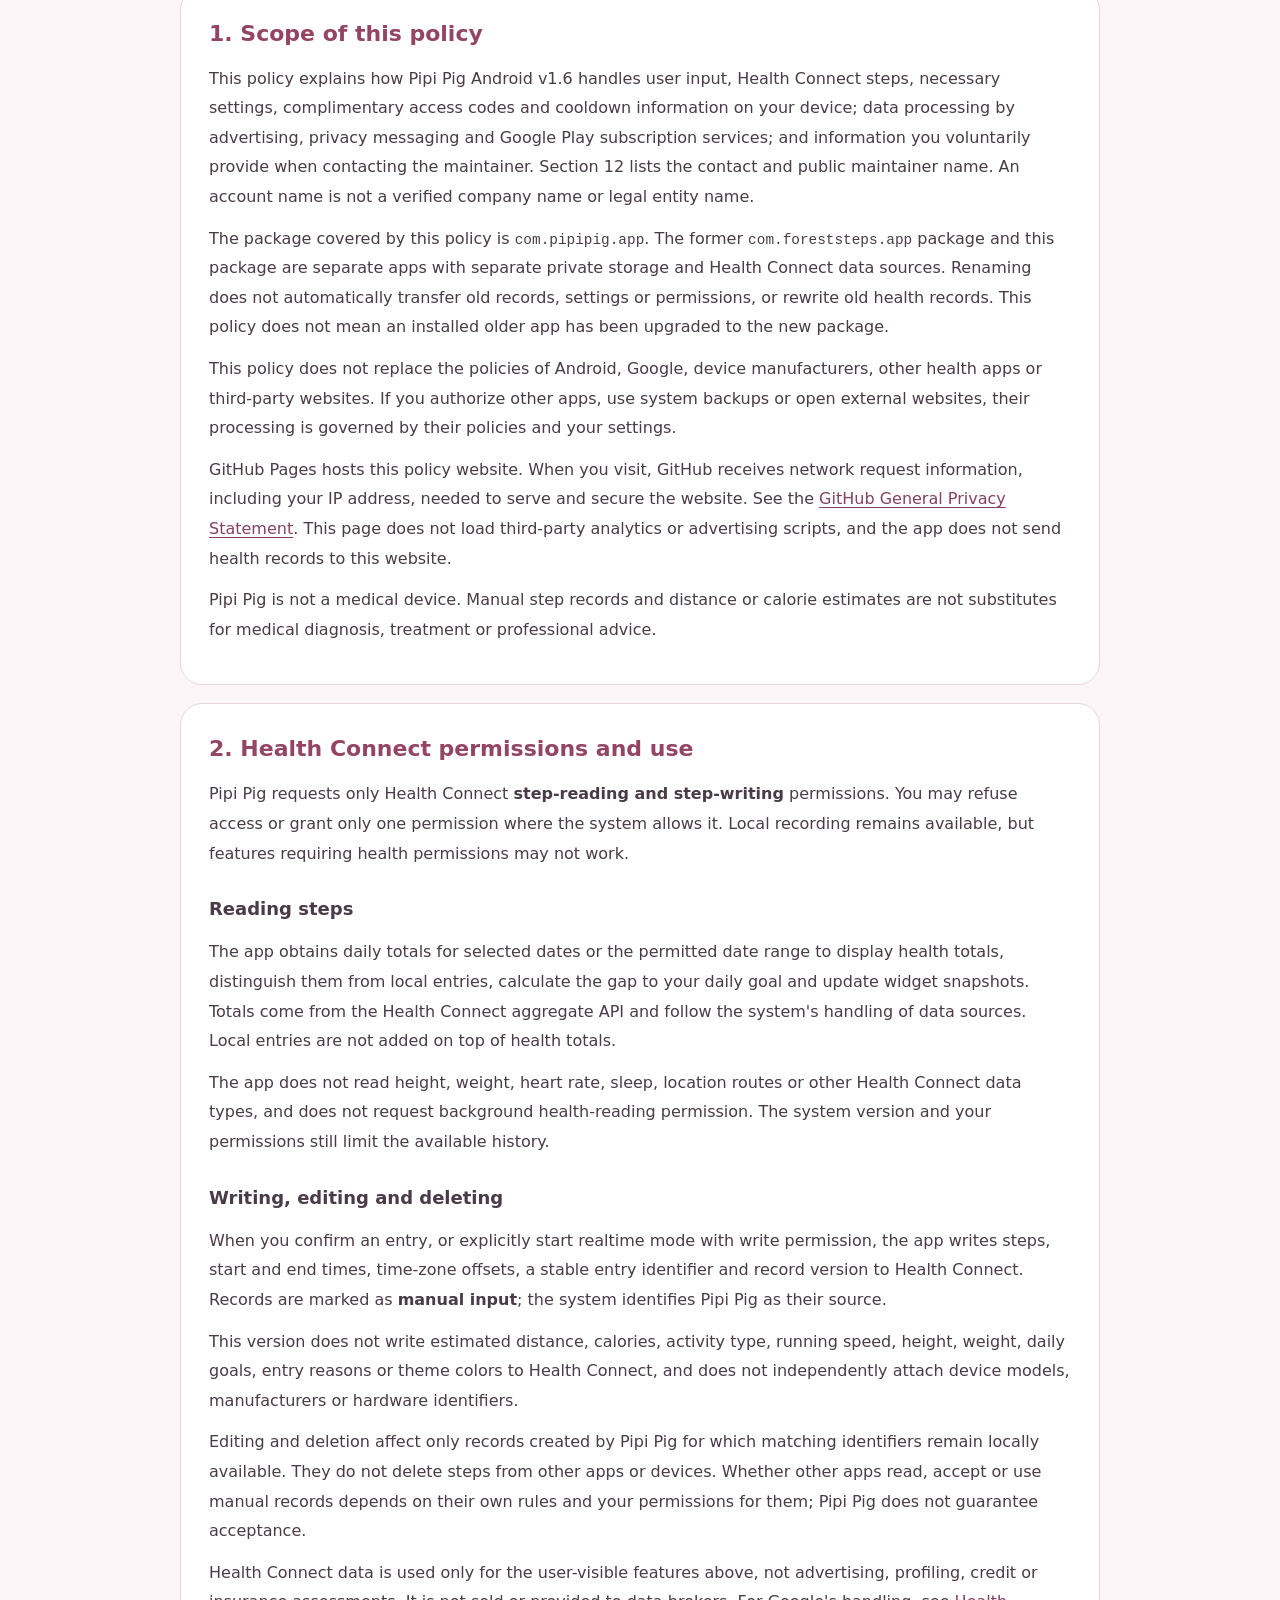
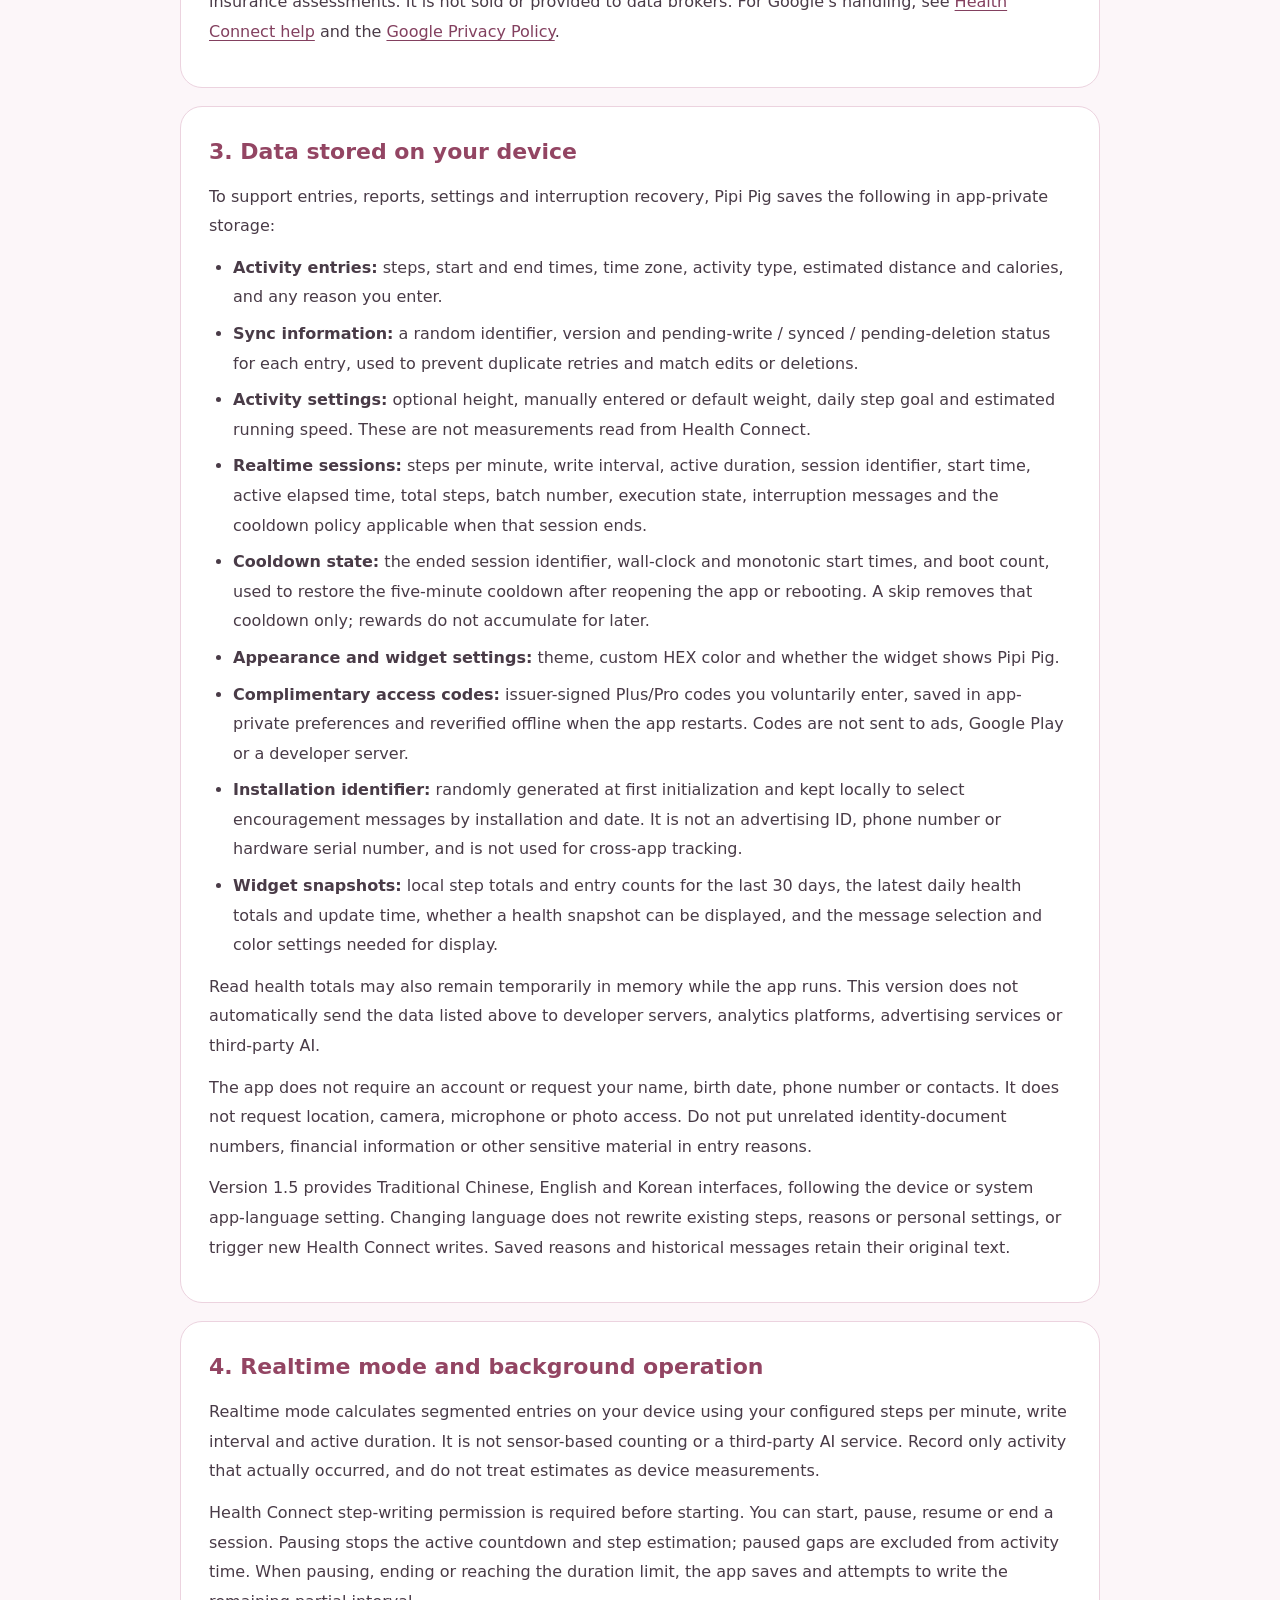
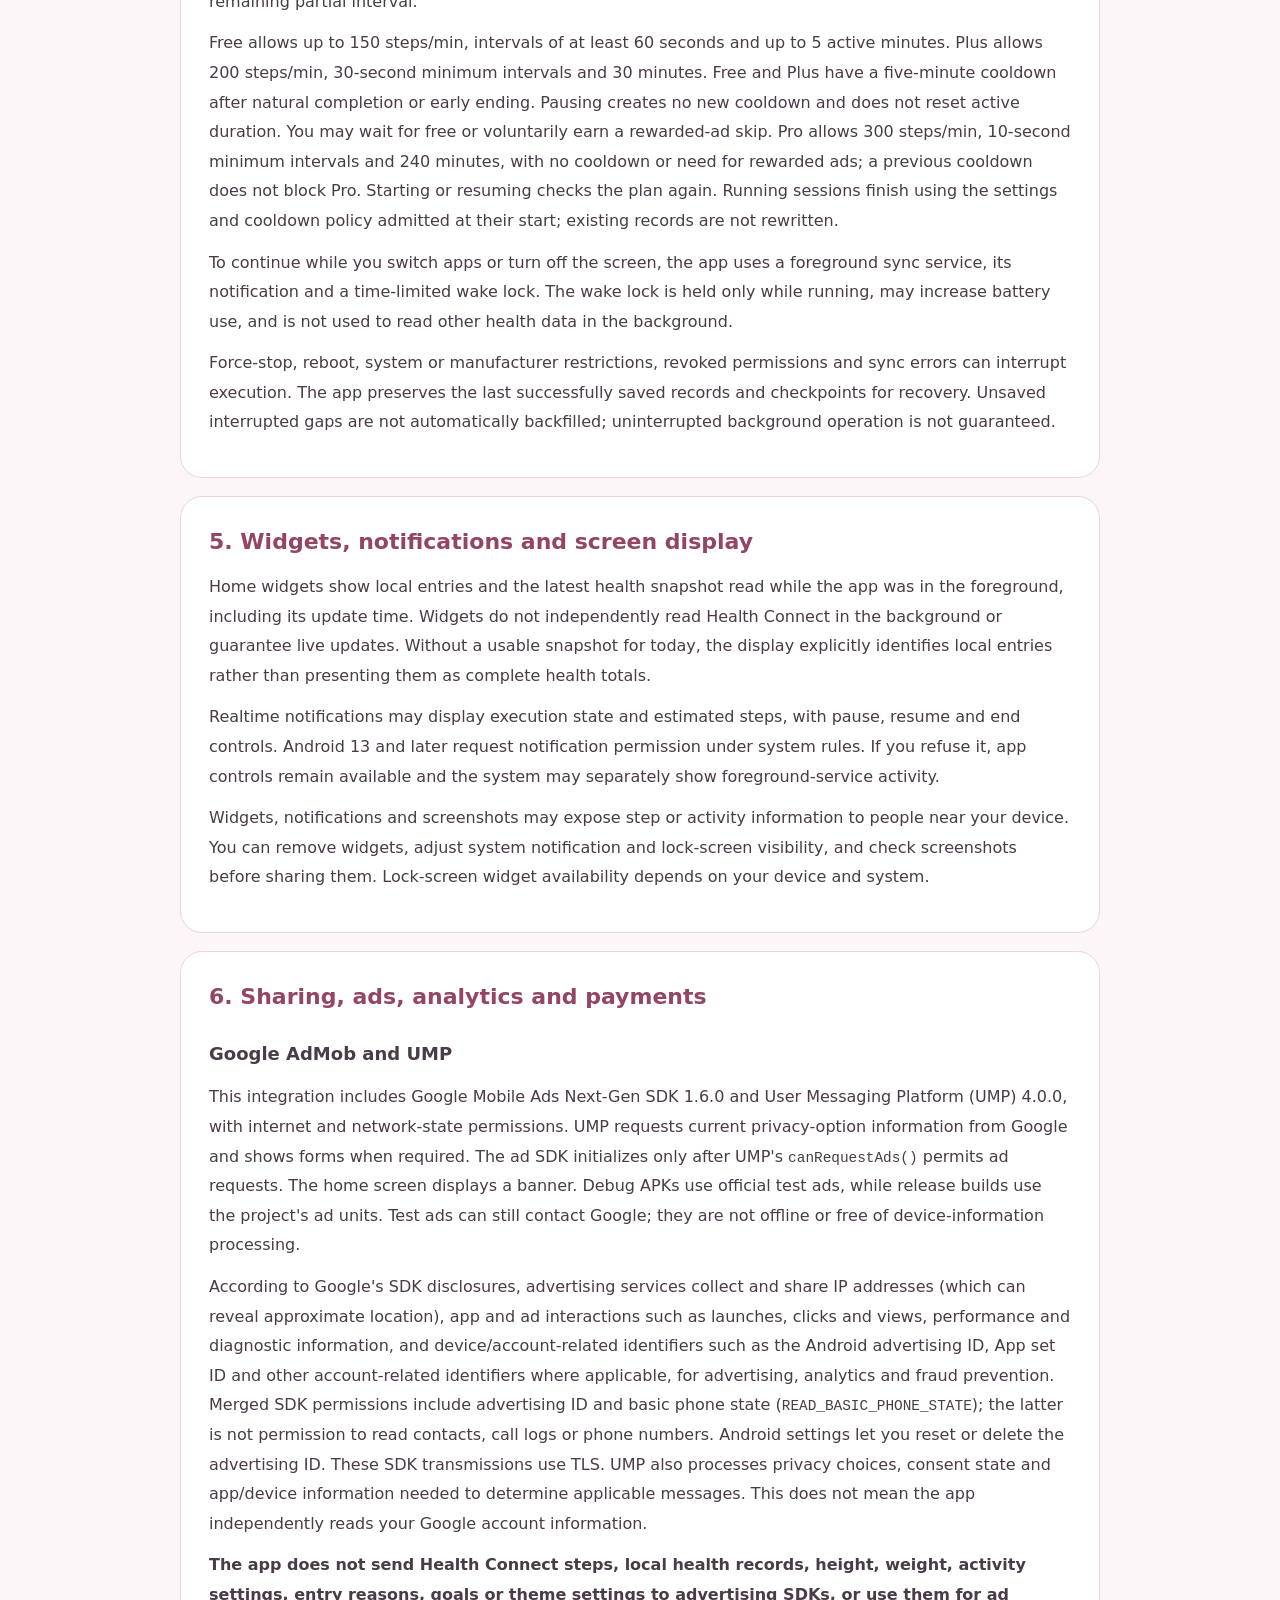
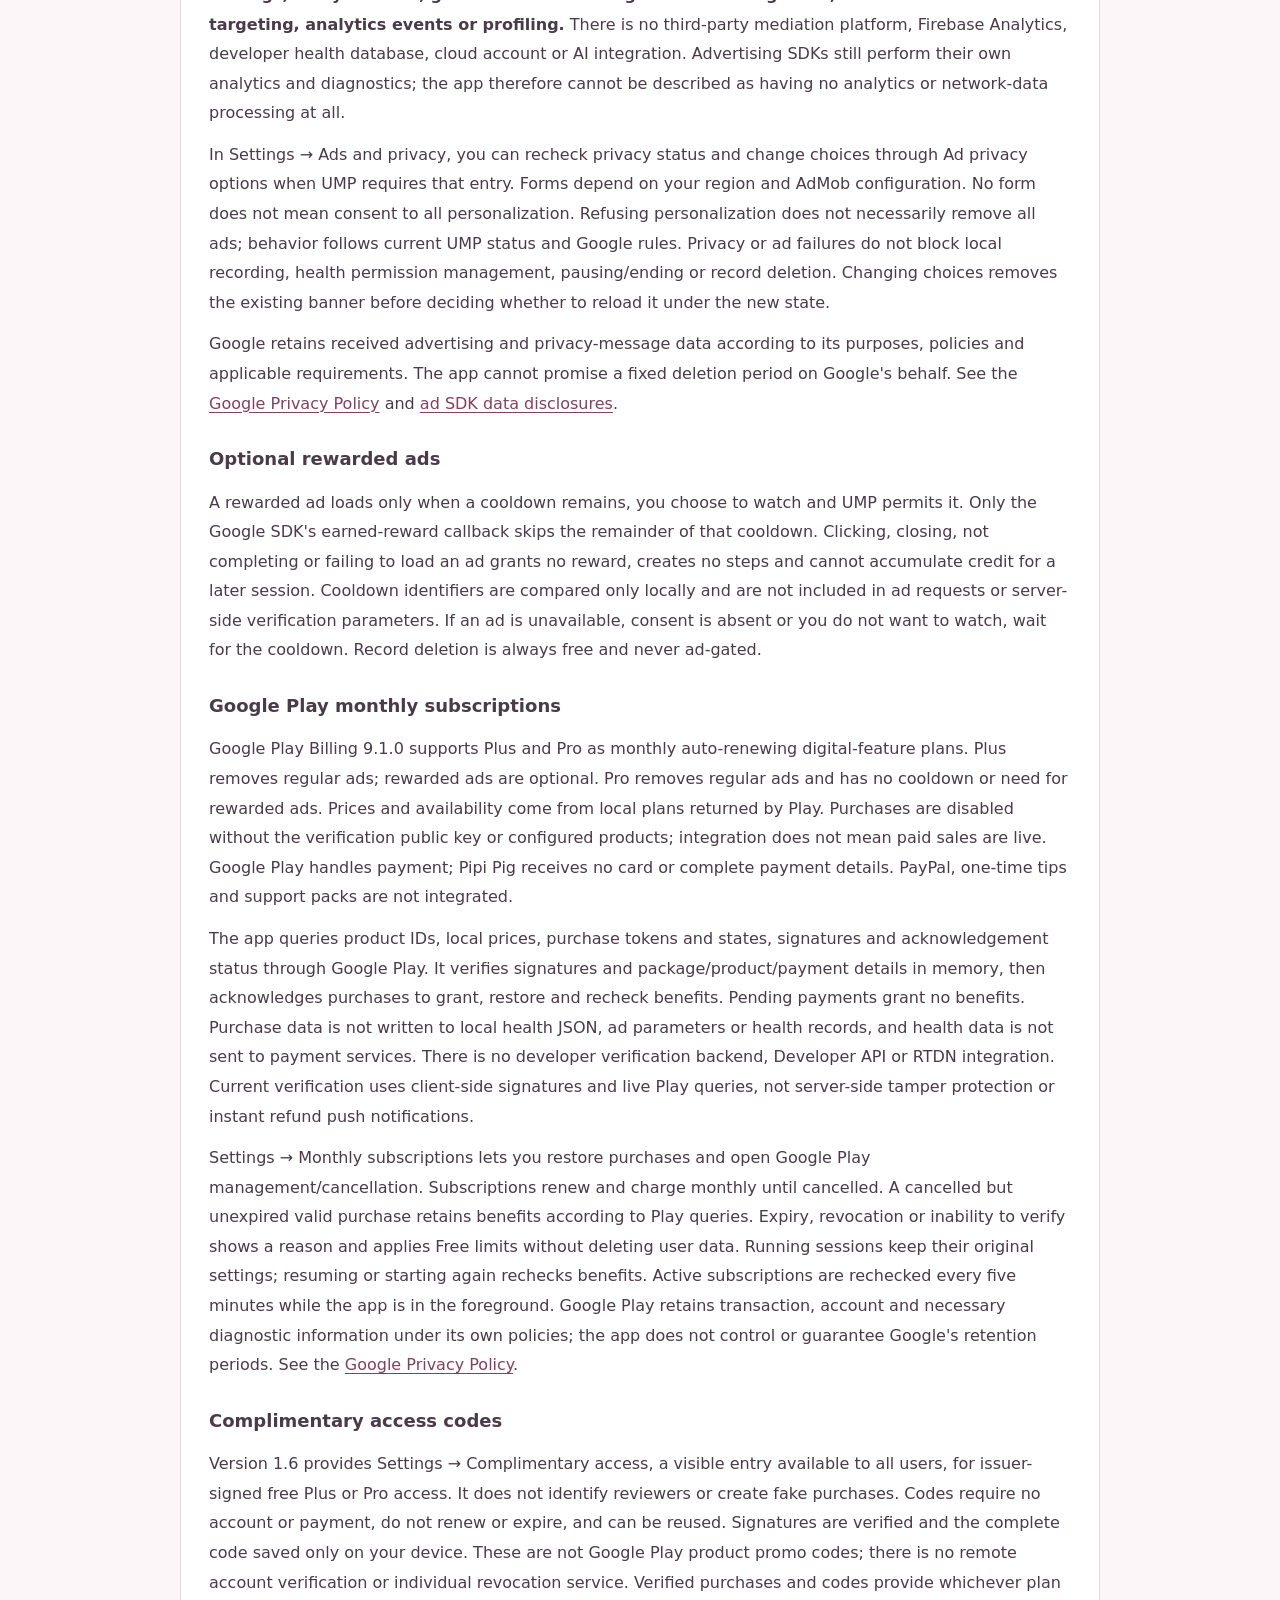
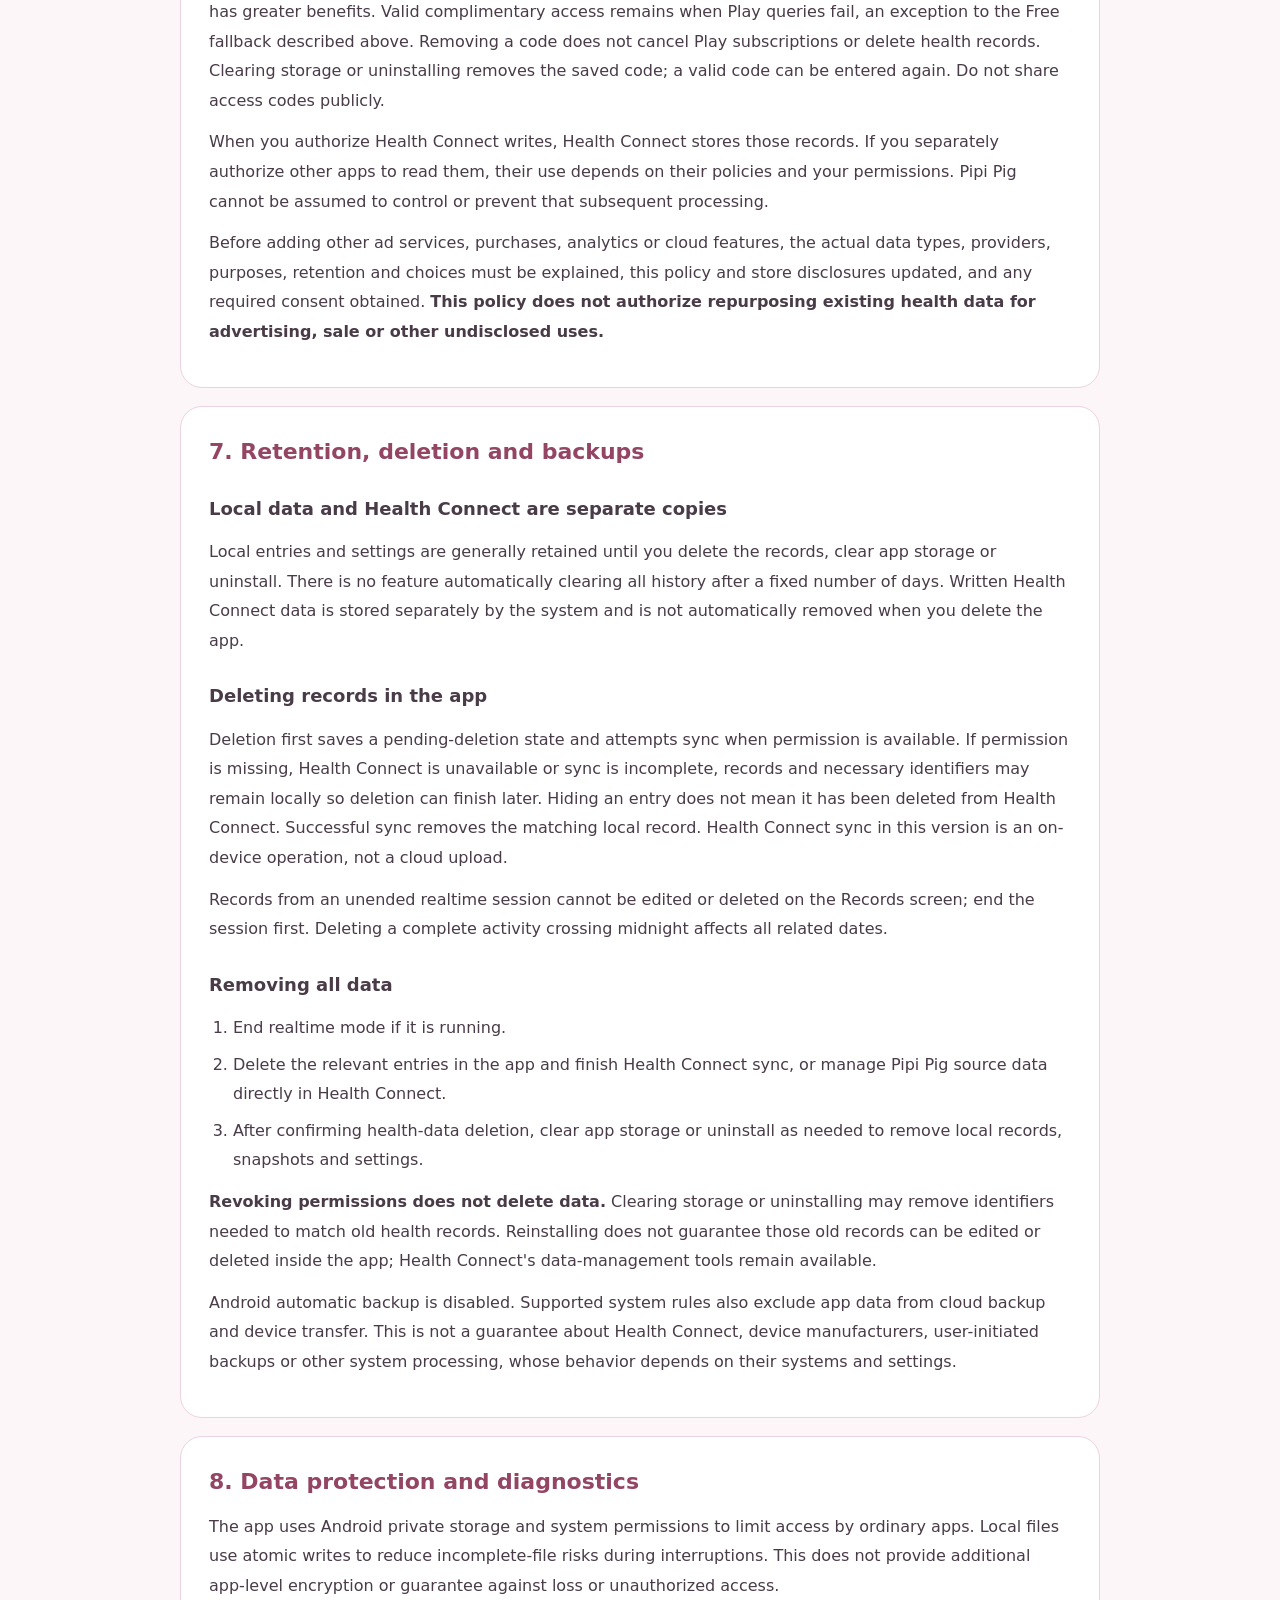
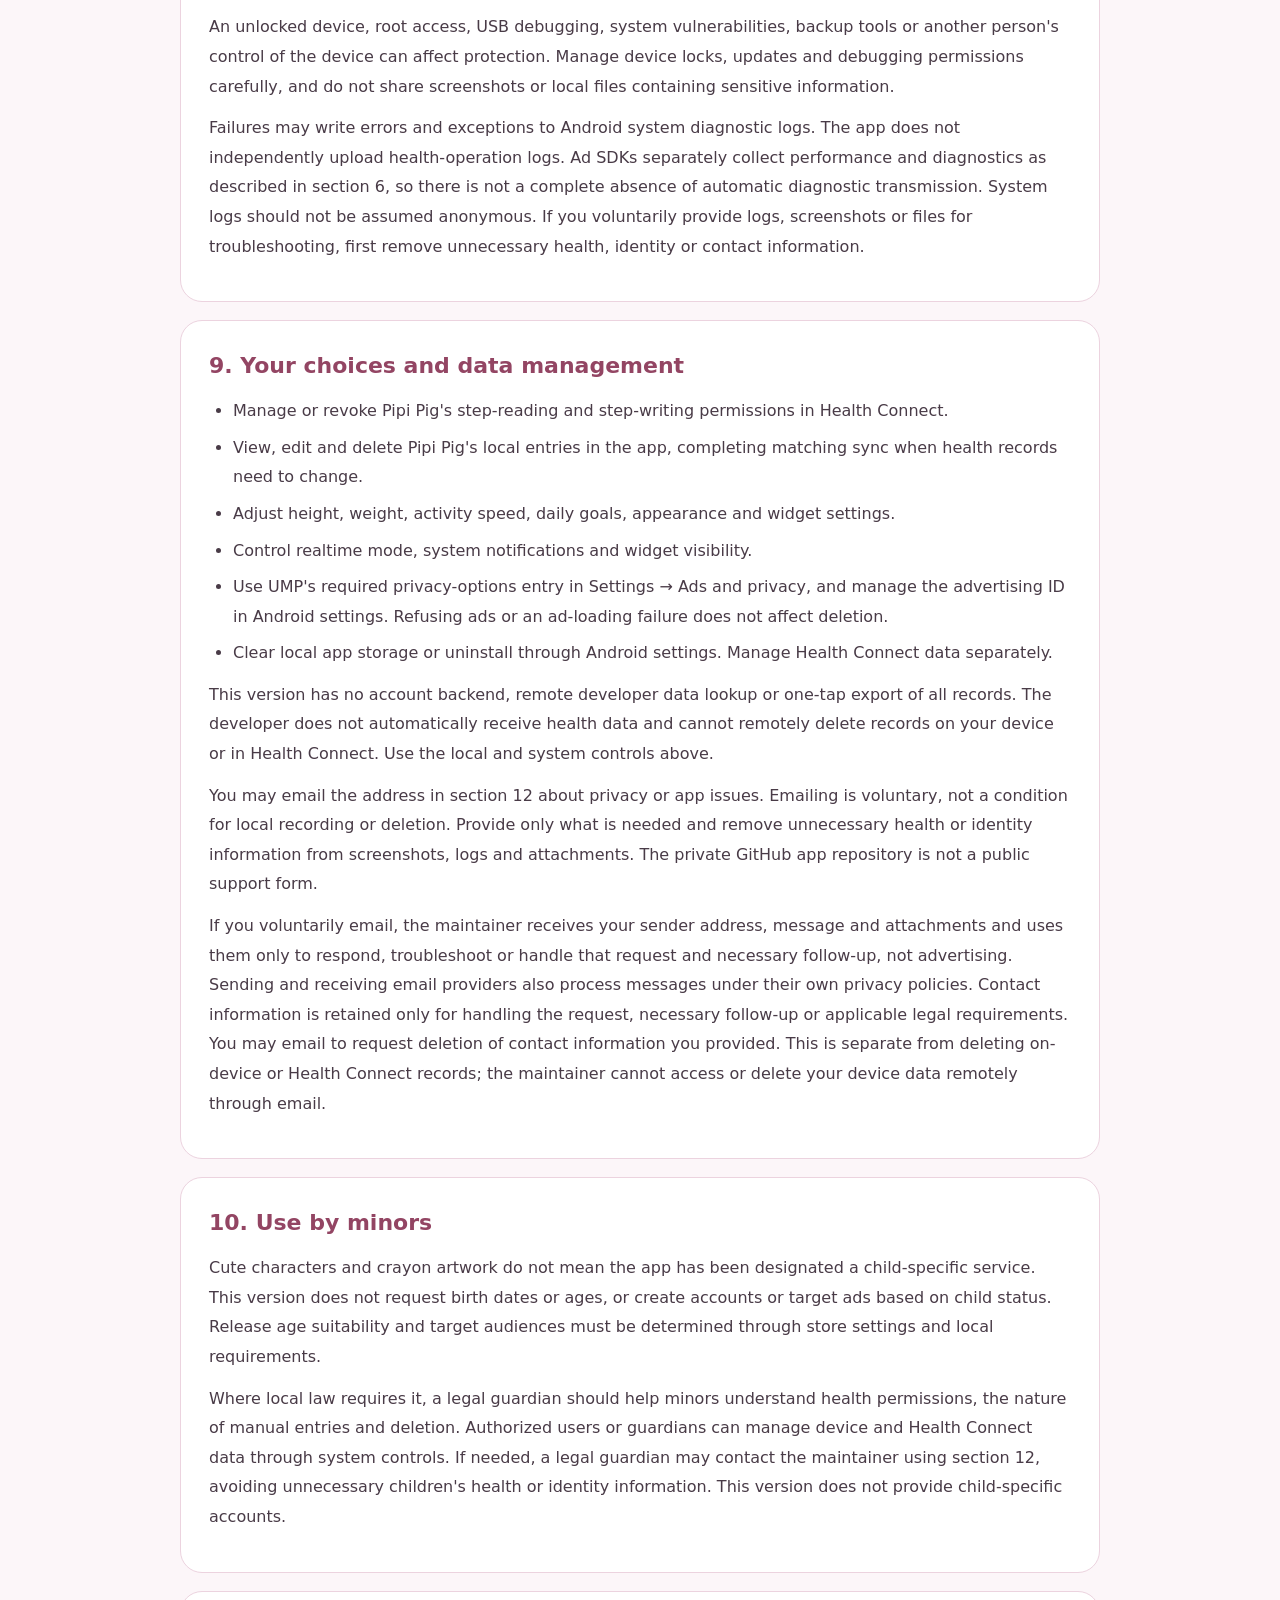
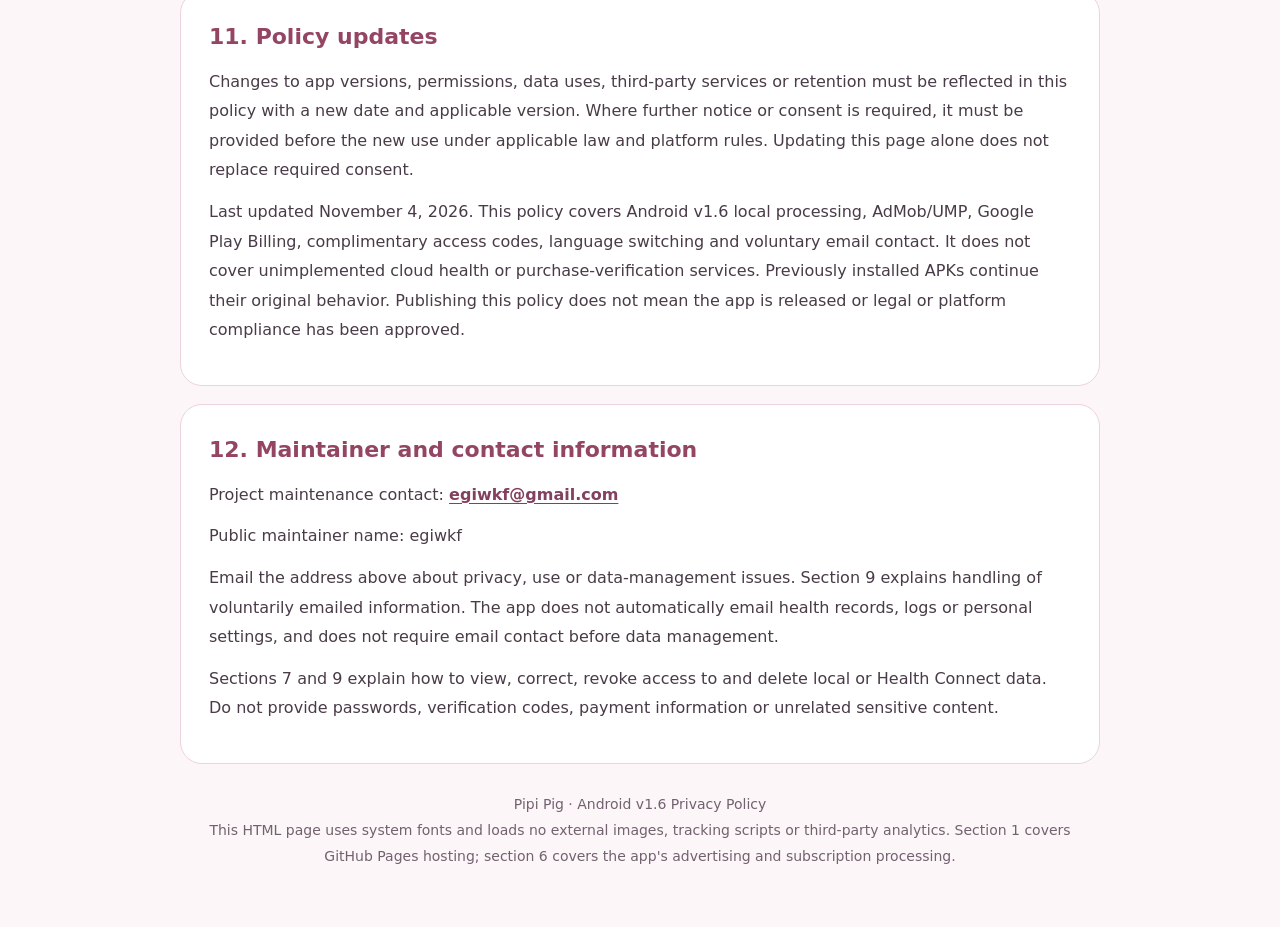
==== commit 70671acd: "Document v1.6 complimentary access in all privacy policy languages Co-authored-by: Copilot App <2235" ====
--- a/privacy-policy-en.html
+++ b/privacy-policy-en.html
@@ -3,7 +3,7 @@
 <head>
   <meta charset="utf-8">
   <meta name="viewport" content="width=device-width, initial-scale=1">
-  <meta name="description" content="Pipi Pig Android v1.5 privacy policy: Health Connect, local data, AdMob, UMP, Google Play Billing, permissions and deletion.">
+  <meta name="description" content="Pipi Pig Android v1.6 privacy policy: Health Connect, local data, AdMob, UMP, Google Play Billing, complimentary access, permissions and deletion.">
   <title>Pipi Pig | Privacy Policy</title>
   <link rel="stylesheet" href="privacy-policy.css">
   <link rel="alternate" hreflang="zh-Hant" href="https://kfal.github.io/pipi-pig-privacy/">
@@ -32,7 +32,7 @@
       <span>Pipi Pig</span>
     </div>
     <h1>Privacy Policy</h1>
-    <p class="meta">Last updated: November 4, 2026<br>Applies to: Android v1.5 · Package <code>com.pipipig.app</code></p>
+    <p class="meta">Last updated: November 4, 2026<br>Applies to: Android v1.6 · Package <code>com.pipipig.app</code></p>
     <span class="tag">Health Connect · Ads and privacy choices · Google Play subscriptions</span>
     <div class="summary">
       <strong>Your health data is not a tool for tracking you.</strong>
@@ -43,7 +43,7 @@
 
   <aside class="notice" aria-labelledby="publication-title">
     <h2 id="publication-title">Policy website and app version</h2>
-    <p>This document describes the actual features of Android v1.5, including Health Connect, ads, subscriptions and the three-language interface. Updating this document does not upgrade previously installed APKs. The project maintenance contact is <strong>egiwkf@gmail.com</strong>, and the public maintainer name is egiwkf. Sections 9 and 12 explain contact details and how voluntarily emailed information is handled. Publishing an email address does not add an app account or automatic health-data upload feature.</p>
+    <p>This document describes the actual features of Android v1.6, including Health Connect, ads, subscriptions, complimentary access codes and the three-language interface. Updating this document does not upgrade previously installed APKs. The project maintenance contact is <strong>egiwkf@gmail.com</strong>, and the public maintainer name is egiwkf. Sections 9 and 12 explain contact details and how voluntarily emailed information is handled. Publishing an email address does not add an app account or automatic health-data upload feature.</p>
     <p>This policy is available without signing in. Its publication does not mean the app is publicly released on Google Play, subscriptions are available for purchase, or legal or platform compliance has been approved. Features, ads and purchase availability depend on the installed version and store configuration.</p>
   </aside>
 
@@ -67,7 +67,7 @@
 
   <section id="scope" aria-labelledby="scope-title">
     <h2 id="scope-title">1. Scope of this policy</h2>
-    <p>This policy explains how Pipi Pig Android v1.5 handles user input, Health Connect steps, necessary settings and cooldown information on your device; data processing by advertising, privacy messaging and Google Play subscription services; and information you voluntarily provide when contacting the maintainer. Section 12 lists the contact and public maintainer name. An account name is not a verified company name or legal entity name.</p>
+    <p>This policy explains how Pipi Pig Android v1.6 handles user input, Health Connect steps, necessary settings, complimentary access codes and cooldown information on your device; data processing by advertising, privacy messaging and Google Play subscription services; and information you voluntarily provide when contacting the maintainer. Section 12 lists the contact and public maintainer name. An account name is not a verified company name or legal entity name.</p>
     <p>The package covered by this policy is <code>com.pipipig.app</code>. The former <code>com.foreststeps.app</code> package and this package are separate apps with separate private storage and Health Connect data sources. Renaming does not automatically transfer old records, settings or permissions, or rewrite old health records. This policy does not mean an installed older app has been upgraded to the new package.</p>
     <p>This policy does not replace the policies of Android, Google, device manufacturers, other health apps or third-party websites. If you authorize other apps, use system backups or open external websites, their processing is governed by their policies and your settings.</p>
     <p>GitHub Pages hosts this policy website. When you visit, GitHub receives network request information, including your IP address, needed to serve and secure the website. See the <a href="https://docs.github.com/en/site-policy/privacy-policies/github-general-privacy-statement" target="_blank" rel="noopener noreferrer">GitHub General Privacy Statement</a>. This page does not load third-party analytics or advertising scripts, and the app does not send health records to this website.</p>
@@ -97,6 +97,7 @@
       <li><strong>Realtime sessions:</strong> steps per minute, write interval, active duration, session identifier, start time, active elapsed time, total steps, batch number, execution state, interruption messages and the cooldown policy applicable when that session ends.</li>
       <li><strong>Cooldown state:</strong> the ended session identifier, wall-clock and monotonic start times, and boot count, used to restore the five-minute cooldown after reopening the app or rebooting. A skip removes that cooldown only; rewards do not accumulate for later.</li>
       <li><strong>Appearance and widget settings:</strong> theme, custom HEX color and whether the widget shows Pipi Pig.</li>
+      <li><strong>Complimentary access codes:</strong> issuer-signed Plus/Pro codes you voluntarily enter, saved in app-private preferences and reverified offline when the app restarts. Codes are not sent to ads, Google Play or a developer server.</li>
       <li><strong>Installation identifier:</strong> randomly generated at first initialization and kept locally to select encouragement messages by installation and date. It is not an advertising ID, phone number or hardware serial number, and is not used for cross-app tracking.</li>
       <li><strong>Widget snapshots:</strong> local step totals and entry counts for the last 30 days, the latest daily health totals and update time, whether a health snapshot can be displayed, and the message selection and color settings needed for display.</li>
     </ul>
@@ -135,6 +136,8 @@
     <p>Google Play Billing 9.1.0 supports Plus and Pro as monthly auto-renewing digital-feature plans. Plus removes regular ads; rewarded ads are optional. Pro removes regular ads and has no cooldown or need for rewarded ads. Prices and availability come from local plans returned by Play. Purchases are disabled without the verification public key or configured products; integration does not mean paid sales are live. Google Play handles payment; Pipi Pig receives no card or complete payment details. PayPal, one-time tips and support packs are not integrated.</p>
     <p>The app queries product IDs, local prices, purchase tokens and states, signatures and acknowledgement status through Google Play. It verifies signatures and package/product/payment details in memory, then acknowledges purchases to grant, restore and recheck benefits. Pending payments grant no benefits. Purchase data is not written to local health JSON, ad parameters or health records, and health data is not sent to payment services. There is no developer verification backend, Developer API or RTDN integration. Current verification uses client-side signatures and live Play queries, not server-side tamper protection or instant refund push notifications.</p>
     <p>Settings → Monthly subscriptions lets you restore purchases and open Google Play management/cancellation. Subscriptions renew and charge monthly until cancelled. A cancelled but unexpired valid purchase retains benefits according to Play queries. Expiry, revocation or inability to verify shows a reason and applies Free limits without deleting user data. Running sessions keep their original settings; resuming or starting again rechecks benefits. Active subscriptions are rechecked every five minutes while the app is in the foreground. Google Play retains transaction, account and necessary diagnostic information under its own policies; the app does not control or guarantee Google's retention periods. See the <a href="https://policies.google.com/privacy" target="_blank" rel="noopener noreferrer">Google Privacy Policy</a>.</p>
+    <h3>Complimentary access codes</h3>
+    <p>Version 1.6 provides Settings → Complimentary access, a visible entry available to all users, for issuer-signed free Plus or Pro access. It does not identify reviewers or create fake purchases. Codes require no account or payment, do not renew or expire, and can be reused. Signatures are verified and the complete code saved only on your device. These are not Google Play product promo codes; there is no remote account verification or individual revocation service. Verified purchases and codes provide whichever plan has greater benefits. Valid complimentary access remains when Play queries fail, an exception to the Free fallback described above. Removing a code does not cancel Play subscriptions or delete health records. Clearing storage or uninstalling removes the saved code; a valid code can be entered again. Do not share access codes publicly.</p>
     <p>When you authorize Health Connect writes, Health Connect stores those records. If you separately authorize other apps to read them, their use depends on their policies and your permissions. Pipi Pig cannot be assumed to control or prevent that subsequent processing.</p>
     <p>Before adding other ad services, purchases, analytics or cloud features, the actual data types, providers, purposes, retention and choices must be explained, this policy and store disclosures updated, and any required consent obtained. <strong>This policy does not authorize repurposing existing health data for advertising, sale or other undisclosed uses.</strong></p>
   </section>
@@ -187,7 +190,7 @@
   <section id="updates" aria-labelledby="updates-title">
     <h2 id="updates-title">11. Policy updates</h2>
     <p>Changes to app versions, permissions, data uses, third-party services or retention must be reflected in this policy with a new date and applicable version. Where further notice or consent is required, it must be provided before the new use under applicable law and platform rules. Updating this page alone does not replace required consent.</p>
-    <p>Last updated November 4, 2026. This policy covers Android v1.5 local processing, AdMob/UMP, Google Play Billing, language switching and voluntary email contact. It does not cover unimplemented cloud health or purchase-verification services. Previously installed APKs continue their original behavior. Publishing this policy does not mean the app is released or legal or platform compliance has been approved.</p>
+    <p>Last updated November 4, 2026. This policy covers Android v1.6 local processing, AdMob/UMP, Google Play Billing, complimentary access codes, language switching and voluntary email contact. It does not cover unimplemented cloud health or purchase-verification services. Previously installed APKs continue their original behavior. Publishing this policy does not mean the app is released or legal or platform compliance has been approved.</p>
   </section>
 
   <section id="contact" aria-labelledby="contact-title">
@@ -198,7 +201,7 @@
     <p>Sections 7 and 9 explain how to view, correct, revoke access to and delete local or Health Connect data. Do not provide passwords, verification codes, payment information or unrelated sensitive content.</p>
   </section>
 
-  <footer>Pipi Pig · Android v1.5 Privacy Policy<br>This HTML page uses system fonts and loads no external images, tracking scripts or third-party analytics. Section 1 covers GitHub Pages hosting; section 6 covers the app's advertising and subscription processing.</footer>
+  <footer>Pipi Pig · Android v1.6 Privacy Policy<br>This HTML page uses system fonts and loads no external images, tracking scripts or third-party analytics. Section 1 covers GitHub Pages hosting; section 6 covers the app's advertising and subscription processing.</footer>
 </main>
 </body>
 </html>
